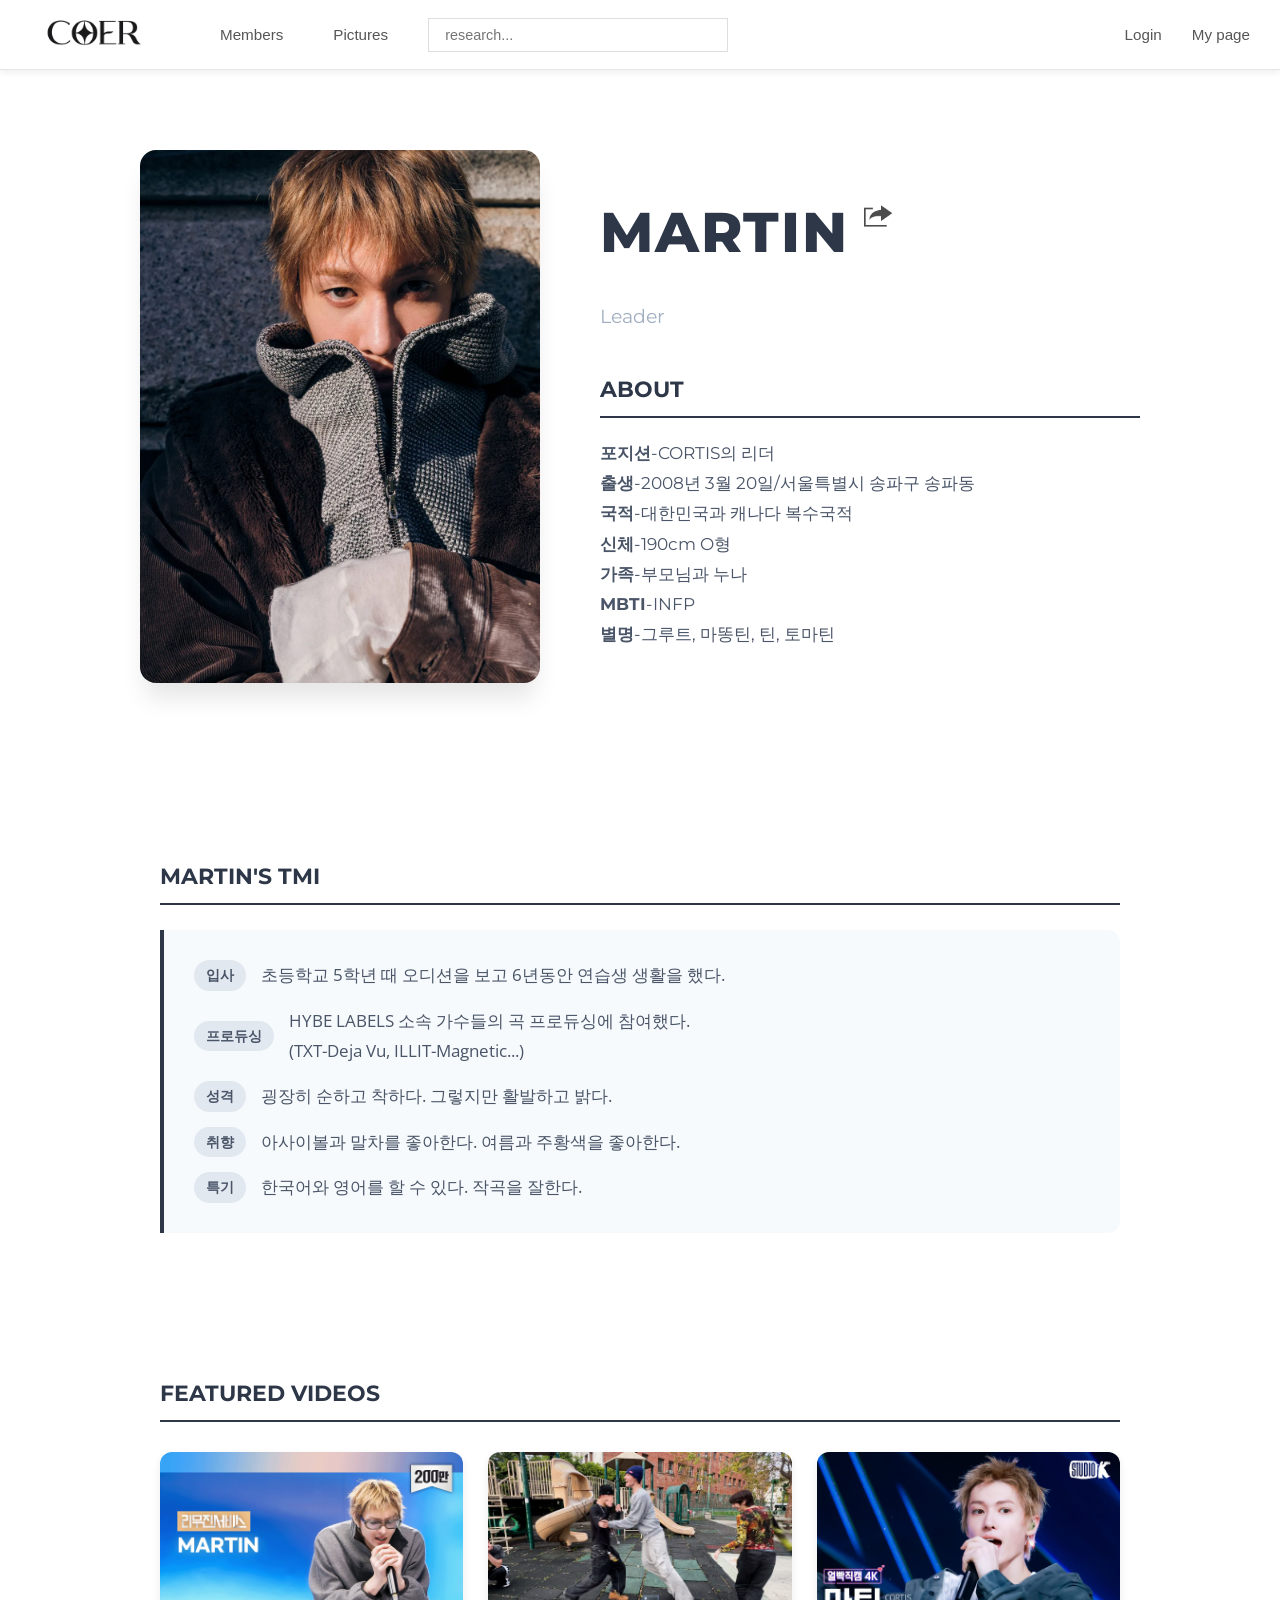
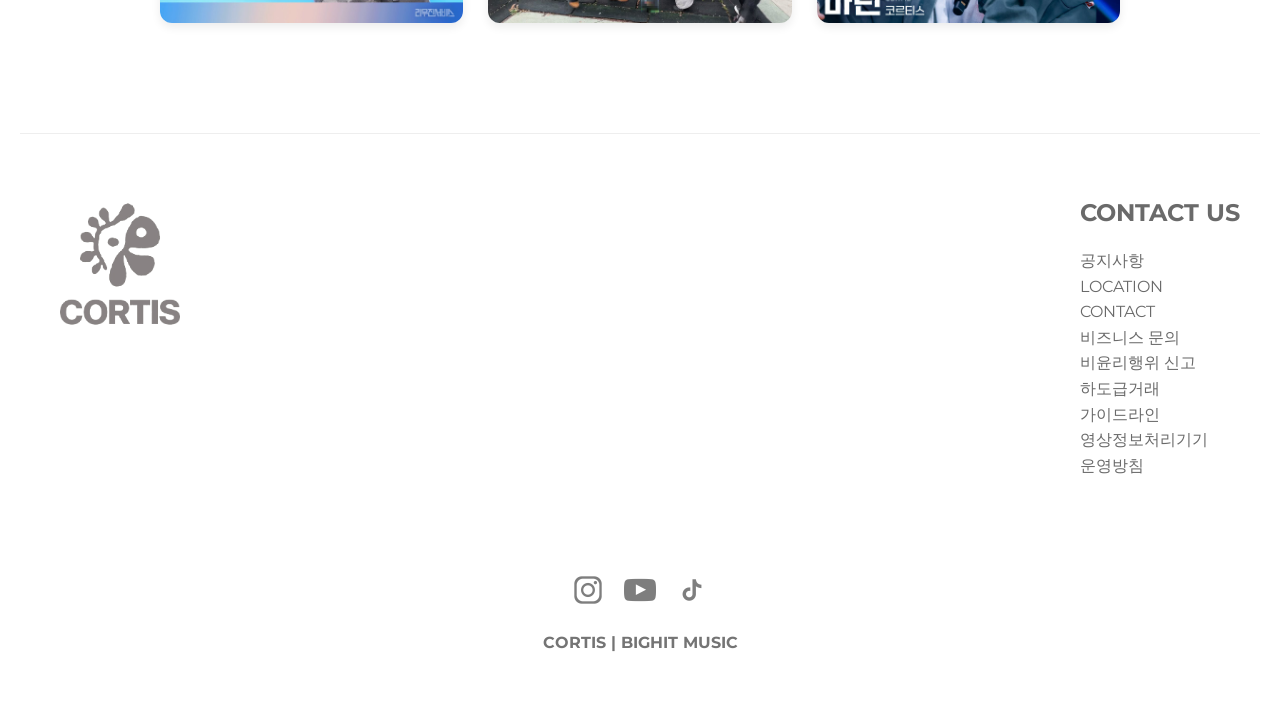
==== member1.html @ e6b6915e "커밋" ====
<!doctype html>
<html lang="ko">
  <head>
    <meta charset="UTF-8" />
    <meta name="viewport" content="width=device-width, initial-scale=1.0" />
    <link href="style.css" rel="stylesheet" />
    <title>MARTIN</title>

    <link rel="preconnect" href="https://fonts.googleapis.com" />
    <link rel="preconnect" href="https://fonts.gstatic.com" crossorigin />
    <link
      href="https://fonts.googleapis.com/css2?family=Montserrat:ital,wght@0,100..900;1,100..900&family=Open+Sans:ital,wght@0,300..800;1,300..800&family=Playfair+Display:ital,wght@0,400..900;1,400..900&family=Raleway:ital,wght@0,100..900;1,100..900&display=swap"
      rel="stylesheet"
    />
  </head>

  <style>
    /* 1. 로고를 감싸는 상자 크기 조절 (10px은 너무 작으니 40px 정도로 키웁니다) */
    .logo {
      height: 100px; /* 💡 원하는 로고 높이로 숫자를 조절해 보세요 */
      display: flex;
      align-items: center;
    }

    /* 2. 로고 안에 있는 링크 태그 스타일 */
    .logo a {
      display: inline-block;
      height: 100%; /* 부모 상자 높이를 그대로 따라감 */
    }

    /* 💥 3. 핵심: 이미지 태그가 부모 상자 크기를 벗어나지 못하도록 락을 겁니다 */
    .logo img {
      height: 100%; /* 부모 높이에 맞게 이미지 축소/확대 */
      width: auto; /* 가로 비율은 깨지지 않게 알아서 맞춤 */
      object-fit: contain; /* 이미지가 찌그러지지 않고 예쁘게 들어가도록 방지 */
    }
    /* ==========================================================================
   📸 좌측 사진 + 📝 우측 글씨 가로 배치 레이아웃 (수정본)
   ========================================================================== */

    /* 본문 전체를 감싸는 상자 */
    .profile-container {
      max-width: 1000px;
      margin: 150px auto 80px auto !important; /* 상단 배너 아래로 충분히 내림 */
      padding: 0 40px;

      display: flex;
      flex-direction: row;
      align-items: flex-start;
      gap: 60px;

      /* 💥 핵심 수정: 아래에 추가될 유튜브 섹션이 다음 줄로 자연스럽게 떨어지도록 설정 */
      flex-wrap: wrap !important;
    }

    /* 📸 왼쪽 사진 상자 */
    .profile-image-box {
      flex: 1;
      max-width: 400px;
    }

    .profile-img {
      width: 100%;
      height: auto;
      border-radius: 16px;
      box-shadow: 0 20px 25px -5px rgba(0, 0, 0, 0.1);
    }

    /* 📝 오른쪽 글씨 상자 */
    .profile-text-box {
      flex: 1.2;
      font-family: "Montserrat", "Open Sans", sans-serif;
      color: #2d3748;
    }

    /* 글씨 상세 디자인 */
    .member-name {
      font-size: 3.5rem;
      font-weight: 800;
      letter-spacing: 2px;
      margin-bottom: 5px;
      text-align: left;
    }

    .member-sub {
      font-size: 1.2rem;
      color: #a0aec0;
      text-align: left;
      margin-bottom: 40px;
    }

    .profile-content h2 {
      font-size: 1.4rem;
      border-bottom: 2px solid #2d3748;
      padding-bottom: 8px;
      margin-bottom: 20px;
    }

    .profile-content p {
      font-size: 1.05rem;
      line-height: 1.8;
      color: #4a5568;
    }
    /* 두 버튼을 감싸는 상자를 오른쪽 끝으로 밀고, 버튼 사이 간격을 좁힙니다 */
.auth-group {
  margin-left: auto; /* 💡 왼쪽 여백을 최대로 밀어서 오른쪽 끝으로 이동시킴 */
  display: flex;
  gap: 10px;         /* 💡 두 버튼 사이의 간격을 10px로 가깝게 설정 */
  align-items: center;
}




.member-title{
    display:flex;
    align-items:center;
    gap:15px;
}


.share-icon{
    width:28px;
    height:28px;

    cursor:pointer;

    opacity:0.7;

    transition:.3s;
}


.share-icon:hover{
    opacity:1;

    transform:scale(1.1);
}




    /* ==========================================================================
   💡 마틴 TMI 섹션 레이아웃
   ========================================================================== */

/* TMI 전체 구역 (가로폭을 다 채우고 유튜브 위에 배치) */
.profile-tmi-section {
  width: 100% !important;
  margin-top: 60px !important; /* 소개글과의 간격 */
}

/* TMI 구역 대제목 */
.profile-tmi-section h2 {
  font-family: 'Montserrat', sans-serif;
  font-size: 1.4rem;
  color: #2d3748;
  border-bottom: 2px solid #2d3748;
  padding-bottom: 8px;
  margin-bottom: 25px;
}

/* TMI 내용이 담기는 연한 회색 박스 */
.tmi-container {
  background-color: #f7fafc; /* 부드러운 연회색 배경 */
  border-left: 4px solid #2d3748; /* 왼쪽에 포인트를 주는 두꺼운 선 */
  border-radius: 0 12px 12px 0; /* 오른쪽 모서리만 둥글게 */
  padding: 30px;
}

/* 리스트 스타일 기본 점 제거 */
.tmi-list {
  list-style: none;
  padding: 0;
  margin: 0;
}

/* TMI 각각의 줄 설정 */
.tmi-list li {
  font-family: 'Open Sans', sans-serif;
  font-size: 1.05rem;
  color: #4a5568;
  line-height: 1.8;
  margin-bottom: 15px;
  display: flex;
  align-items: center;
}

/* 마지막 줄은 아래 여백 제거 */
.tmi-list li:last-child {
  margin-bottom: 0;
}

/* 🏷️ 글 앞에 붙는 타원형 TMI 태그 디자인 */
.tmi-tag {
  display: inline-block;
  background-color: #e2e8f0; /* 태그 배경색 */
  color: #4a5568; /* 태그 글자색 */
  font-size: 0.85rem;
  font-weight: bold;
  padding: 3px 12px;
  border-radius: 20px; /* 타원형 모양 만들기 */
  margin-right: 15px; /* 태그와 글자 사이의 간격 */
  white-space: nowrap; /* 태그 안에서 줄바꿈 금지 */
}


    /* ==========================================================================
   📺 유튜브 링크형 카드 그리드 레이아웃
   ========================================================================== */

    .profile-youtube-section {
      width: 100% !important;
      margin-top: 5px !important;
    }

    .profile-youtube-section h2 {
      font-family: "Montserrat", sans-serif;
      font-size: 1.4rem;
      color: #2d3748;
      border-bottom: 2px solid #2d3748;
      padding-bottom: 8px;
      margin-bottom: 30px;
    }

    /* 3개씩 가로 정렬 */
    .youtube-grid {
      display: grid !important;
      grid-template-columns: repeat(3, 1fr) !important;
      gap: 25px !important;
    }

    /* 카드 링크 자체 */
    .video-card-link {
      text-decoration: none;
      display: block;
    }

    /* 16:9 비율 유지 및 썸네일 박스 */
    .video-card-thumb {
      position: relative !important;
      width: 100% !important;
      padding-top: 56.25% !important; /* 16:9 비율 */
      border-radius: 12px !important;
      overflow: hidden !important;
      box-shadow: 0 4px 10px rgba(0, 0, 0, 0.08);
      transition: all 0.3s ease;
    }

    /* 실제 썸네일 이미지 */
    .video-card-thumb img {
      position: absolute !important;
      top: 0 !important;
      left: 0 !important;
      width: 100% !important;
      height: 100% !important;
      object-fit: cover !important; /* 이미지 꽉 차게 */
      transition: transform 0.3s ease;
    }

    /* 마우스 올렸을 때 검은 필터와 재생 버튼 띄우기 */
    .play-button-overlay {
      position: absolute !important;
      top: 0;
      left: 0;
      width: 100%;
      height: 100%;
      background: rgba(0, 0, 0, 0.4); /* 어두운 투명막 */
      color: #ffffff;
      font-size: 2rem;
      display: flex;
      align-items: center;
      justify-content: center;
      opacity: 0; /* 평소엔 숨김 */
      transition: opacity 0.3s ease;
    }

    /* 🔥 마우스 호버 효과: 이미지는 커지고 버튼은 나타남 */
    .video-card-link:hover .video-card-thumb {
      transform: translateY(-5px); /* 카드가 살짝 위로 뜸 */
      box-shadow: 0 12px 20px rgba(0, 0, 0, 0.15);
    }

    .video-card-link:hover .video-card-thumb img {
      transform: scale(1.05); /* 이미지 확대 */
    }

    .video-card-link:hover .play-button-overlay {
      opacity: 1; /* 플레이 버튼 등장 */
    }

    @media (max-width: 768px) {
      .youtube-grid {
        grid-template-columns: repeat(1, 1fr) !important;
      }
    }
  </style>
  <body>
    <header class="top-white-banner">
      <div class="logo">
        <a href="main.html">
          <img src="images/logo.png" alt="로고" />
        </a>
      </div>

      <nav class="banner-center-text">
        <div class="banner-buttons">
          <div class="dropdown">
            <button class="banner-btn dropdown-toggle">Members</button>

            <div class="mega-menu">
              <div class="mega-menu-inner">
                <a href="member1.html">MARTIN</a>
                <a href="member2.html">JAMES</a>
                <a href="member3.html">JUHOON</a>
                <a href="member4.html">SEONGHYEON</a>
                <a href="member5.html">KEONHO</a>
              </div>
            </div>
          </div>
<a href="pictures.html" style="text-decoration: none; color: inherit">
            <button class="banner-btn">Pictures</button>
          </a>

         <div class="banner-search-box">
            <input
              type="text"
              class="banner-search-input"
              id="searchInput"
              placeholder="research..."
            />

            <div class="search-result" id="searchResult"></div>
         </div>

        </div>
        <div class="auth-group">
  <button class="banner-btn btn-right">Login</button>
  <button class="banner-btn btn-right">My page</button>
</div>
      </nav>
    </header>
    <main class="profile-container">
      <div class="profile-image-box">
        <img
          src="martin/MARTIN.png"
          alt="MARTIN 프로필 사진"
          class="profile-img"
        />
      </div>

      <div class="profile-text-box">
       <div class="profile-header">

    <div class="member-title">

        <h1 class="member-name">MARTIN</h1>

        <img src="images/share.png"
             class="share-icon"
             onclick="copyLink()">

    </div>

    <p class="member-sub">Leader</p>

</div>

        <div class="profile-content">
          <h2>ABOUT</h2>
          <p>
            <b>포지션</b>-CORTIS의 리더<br />
            <b>출생</b>-2008년 3월 20일/서울특별시 송파구 송파동<br />
            <b>국적</b>-대한민국과 캐나다 복수국적<br />
            <b>신체</b>-190cm O형<br />
            <b>가족</b>-부모님과 누나<br />
            <b>MBTI</b>-INFP<br />
            <b>별명</b>-그루트, 마똥틴, 틴, 토마틴<br />
          </p>
        </div>
      </div>
      </div>
      </div> <section class="profile-tmi-section">
        <h2>MARTIN'S TMI</h2>
        <div class="tmi-container">
          <ul class="tmi-list">
             <li><span class="tmi-tag">입사</span>초등학교 5학년 때 오디션을 보고 6년동안 연습생 생활을 했다.</li>
            <li><span class="tmi-tag">프로듀싱</span>HYBE LABELS 소속 가수들의 곡 프로듀싱에 참여했다.<br />(TXT-Deja Vu, ILLIT-Magnetic...)</li>
            <li><span class="tmi-tag">성격</span>굉장히 순하고 착하다. 그렇지만 활발하고 밝다.</li>
            <li><span class="tmi-tag">취향</span>아사이볼과 말차를 좋아한다. 여름과 주황색을 좋아한다.</li>
            <li><span class="tmi-tag">특기</span>한국어와 영어를 할 수 있다. 작곡을 잘한다.</li>
          </ul>
        </div>

      </section>

      <section class="profile-youtube-section">
        <h2>FEATURED VIDEOS</h2>
        <div class="youtube-grid">
          <a
            href="https://youtu.be/1neJU-a_0xk?si=r8pmcDBueU9PWw4a"
            target="_blank"
            class="video-card-link"
          >
            <div class="video-card-thumb">
              <img src="martin/martin1.png" alt="Video 1" />
              <div class="play-button-overlay">▶</div>
            </div>
          </a>

          <a
            href="https://youtu.be/9OTVaXTcW28?si=lG8skFJU_jKcfs_j"
            target="_blank"
            class="video-card-link"
          >
            <div class="video-card-thumb">
              <img src="martin/martin2.png" alt="Video 2" />
              <div class="play-button-overlay">▶</div>
            </div>
          </a>

          <a
            href="https://youtu.be/tWOItSAfA4M?si=G9hxvCqwVdQE40Ky"
            target="_blank"
            class="video-card-link"
          >
            <div class="video-card-thumb">
              <img src="martin/martin3.png" alt="Video 3" />
              <div class="play-button-overlay">▶</div>
            </div>
          </a>
        </div>
      </section>
    </main>
    <script src="script.js"></script>
  </body>
  
  <footer>
    <!-- 위쪽 -->
    <div class="footer-content">
      <img
        src="images/CORTIS.png"
        alt="CORTIS footer logo"
        class="footer-logo"
      />

      <div class="footer-info">
        <b class="contact-title">CONTACT US</b>

        <p class="contact">
          공지사항<br />
          LOCATION <br />
          CONTACT<br />
          비즈니스 문의 <br />
          비윤리행위 신고<br />
          하도급거래 <br />
          가이드라인 <br />
          영상정보처리기기 <br />
          운영방침
        </p>
      </div>
    </div>

    <!-- 아래 중앙 -->
    <div class="footer-bottom">
      <div class="footer-social">
        <a
          href="https://www.instagram.com/cortis?utm_source=ig_web_button_share_sheet&igsh=ZDNlZDc0MzIxNw=="
          target="_blank"
          target="_blank"
        >
          <img src="images/instagram.png" class="social-icon" />
        </a>

        <a href="https://www.youtube.com/@cortis_bighit" target="_blank">
          <img src="images/youtube.png" class="social-icon" />
        </a>

        <a
          href="https://www.tiktok.com/@cortis_bighit?is_from_webapp=1&sender_device=pc"
          target="_blank"
          target="_blank"
        >
          <img src="images/tictok.png" class="social-icon" />
        </a>
      </div>

      <p class="footer-text">
        <b>CORTIS | BIGHIT MUSIC</b>
      </p>
    </div>
  </footer>
</html>
---- style.css ----
/* =========================
   기본 설정
========================= */
html,
body {
  margin: 0;
  padding: 0;
  width: 100%;
  font-family: "Playfair Display", sans-serif;
  line-height: 1.6;
  color: #333;
}

/* 공통 섹션 */
section,
footer {
  padding: 30px 20px;
  max-width: 1200px;
  margin: 0 auto;
}

/* =========================
   상단 배너(Header)
========================= */
.top-white-banner {
  position: fixed;
  top: 0;
  left: 0;

  width: 100%;
  height: 70px;

  background-color: #fff;
  border-bottom: 1px solid #e2e8f0;
  box-shadow: 0 4px 6px rgba(0, 0, 0, 0.05);

  display: flex;
  align-items: center;

  padding: 0 40px;
  box-sizing: border-box;

  z-index: 9999;
}

/* 네비게이션 영역 */
.banner-center-text {
  flex: 1;
  display: flex;
  align-items: center;
  margin-left: 40px;
}

/* 버튼 + 검색창 묶음 */
.banner-buttons {
  width: 100%;
  display: flex;
  align-items: center;
  gap: 30px;
}

/* 버튼 스타일 */
.banner-btn {
  background: transparent;
  border: none;

  color: #565656;
  font-size: 0.95em;
  font-weight: 500;

  cursor: pointer;
  white-space: nowrap;

  transition: 0.2s;
}

.banner-btn:hover {
  color: #000;
  text-decoration: underline;
  text-underline-offset: 4px;
}

/* 두 버튼을 감싸는 상자를 오른쪽 끝으로 밀고, 버튼 사이 간격을 좁힙니다 */
.auth-group {
  margin-left: auto; /* 💡 왼쪽 여백을 최대로 밀어서 오른쪽 끝으로 이동시킴 */
  display: flex;
  gap: 10px; /* 💡 두 버튼 사이의 간격을 10px로 가깝게 설정 */
  align-items: center;
}

/* 1. 드롭다운 부모 상자 (원래대로 아주 평범하게 되돌립니다) */
.dropdown {
  display: inline-block;
  position: static;
}

/* 2. 메가 메뉴 박스 스타일 */
.mega-menu {
  display: none;
  position: absolute;
  top: 100%; /* 흰 박스 바로 아랫선에 고정 */
  left: 0;
  right: 0;
  width: 100%;

  background-color: #ffffff;
  border-top: none;
  border-bottom: 1px solid #e2e8f0;
  box-shadow: 0 10px 15px -5px rgba(0, 0, 0, 0.05);

  padding: 30px 0;
  z-index: 99990;
}

/* 💥 [핵심 치트키] 메가 메뉴 위에 마우스가 통과할 '투명 다리' 만들기 💥 */
.mega-menu::before {
  content: "";
  position: absolute;

  /* 메가 메뉴 박스 바로 윗 공간에 두께 30px짜리 투명한 가상 상자를 만듭니다 */
  top: -30px;
  left: 0;
  width: 100%;
  height: 30px;

  background: transparent; /* 눈에 안 보이는 투명 상태 */
}

/* 3. Members에 마우스 올리면 메가 메뉴 등장 */
.dropdown:hover .mega-menu {
  display: block;
}

/* --- 이하 내부 멤버 정렬 스타일 (기존 동일) --- */
.mega-menu-inner {
  max-width: 1200px;
  margin: 0 auto;
  padding: 0 40px;
  display: flex;
  flex-direction: row;
  justify-content: flex-start;
  gap: 50px;
}

.mega-menu-inner a {
  color: #565656;
  text-decoration: none;
  font-size: 1.05em;
  font-weight: 500;
  padding: 10px 20px;
  border-radius: 8px;
  transition: all 0.2s ease;
  text-align: center;
}

.mega-menu-inner a:hover {
  background-color: #f7fafc;
  color: #1a202c;
}
/* =========================
   검색창
========================= */
.banner-search-box {
  width: 300px;
  position: relative;
}

.banner-search-input {
  width: 100%;
  padding: 8px 16px;

  font-size: 0.9em;

  border: 1px solid #dedede;
  background-color: #fff;

  outline: none;
  box-sizing: border-box;

  transition: 0.2s;
}

.banner-search-input:focus {
  border-color: #b5bec9;
  box-shadow: 0 0 0 3px rgba(219, 227, 237, 0.2);
}

.search-result {
  display: none;

  position: absolute;

  top: 45px;

  width: 100%;

  background: white;

  border: 1px solid #ddd;

  border-radius: 10px;

  overflow: hidden;

  box-shadow: 0 5px 15px rgba(0, 0, 0, 0.1);

  z-index: 99999;
}

.result-item {
  padding: 15px;

  cursor: pointer;

  transition: 0.3s;
}

.result-item:hover {
  background: #f5f5f5;
}
/* =========================
   Hero 영역
========================= */
.hero {
  height: 650px;
  margin-top: 70px;

  background-size: cover;
  background-position: center;

  animation: rotate 25s infinite;
}

/* 배경 이미지 변경 */
@keyframes rotate {
  0% {
    background-image: url("images/photo1.png");
  }

  25% {
    background-image: url("images/photo2.png");
  }

  50% {
    background-image: url("images/photo3.png");
  }

  75% {
    background-image: url("images/photo4.png");
  }

  100% {
    background-image: url("images/photo5.png");
  }
}
h1 {
  font-size: 2.3em;
}
.introduce {
  font-family: Playfair Display;
  font-size: 1.3em;
  line-height: 4em;
}

/* =========================
   Footer
========================= */
footer {
  margin-top: 50px;
  padding: 30px 20px;

  text-align: right;

  border-top: 1px solid #eee;
  color: #777;
}
.contact-title {
  font-size: 1.5em;
}

/* 로고 */
.logo {
  height: 100px;
  width: auto;
}
/* ==========================================================================
   📺 유튜브 링크형 카드 그리드 레이아웃
   ========================================================================== */

.profile-youtube-section {
  width: 100%;
  margin-top: 100px;
}

.profile-youtube-section h2 {
  font-family: "Montserrat", sans-serif;
  font-size: 1.4rem;
  color: #2d3748;
  border-bottom: 2px solid #2d3748;
  padding-bottom: 8px;
  margin-bottom: 30px;
}

/* 3개씩 가로 정렬 */
.youtube-grid {
  display: grid;
  grid-template-columns: repeat(3, 1fr);
  gap: 25px;
}

/* 카드 링크 자체 */
.video-card-link {
  text-decoration: none;
  display: block;
}

/* 16:9 비율 유지 및 썸네일 박스 */
.video-card-thumb {
  position: relative;
  width: 100%;
  padding-top: 56.25%; /* 16:9 비율 */
  border-radius: 12px;
  overflow: hidden;
  box-shadow: 0 4px 10px rgba(0, 0, 0, 0.08);
  transition: all 0.3s ease;
}

/* 실제 썸네일 이미지 */
.video-card-thumb img {
  position: absolute;
  top: 0;
  left: 0;
  width: 100%;
  height: 100%;
  object-fit: cover; /* 이미지 꽉 차게 */
  transition: transform 0.3s ease;
}

/* 마우스 올렸을 때 검은 필터와 재생 버튼 띄우기 */
.play-button-overlay {
  position: absolute;
  top: 0;
  left: 0;
  width: 100%;
  height: 100%;
  background: rgba(0, 0, 0, 0.4); /* 어두운 투명막 */
  color: #ffffff;
  font-size: 2rem;
  display: flex;
  align-items: center;
  justify-content: center;
  opacity: 0; /* 평소엔 숨김 */
  transition: opacity 0.3s ease;
}

/* 🔥 마우스 호버 효과: 이미지는 커지고 버튼은 나타남 */
.video-card-link:hover .video-card-thumb {
  transform: translateY(-5px); /* 카드가 살짝 위로 뜸 */
  box-shadow: 0 12px 20px rgba(0, 0, 0, 0.15);
}

.video-card-link:hover .video-card-thumb img {
  transform: scale(1.05); /* 이미지 확대 */
}

.video-card-link:hover .play-button-overlay {
  opacity: 1; /* 플레이 버튼 등장 */
}

@media (max-width: 768px) {
  .youtube-grid {
    grid-template-columns: repeat(1, 1fr);
  }
}

.footer-logo {
  display: block;
  margin-right: auto;
  height: 200px;
  width: auto;
  margin-bottom: 10px;
  opacity: 0.6;
}
/* 위쪽 */
.footer-content {
  display: flex;
  align-items: flex-start;
  gap: 50px;
}
/* 아래 중앙 */
.footer-bottom {
  margin-top: 80px;
  text-align: center;
}
.footer-info {
  text-align: left;
  margin-top: 30px;
  color: #6a6a6a;
}

/* SNS */
.footer-social {
  display: flex;
  justify-content: center;
  gap: 20px;

  margin-bottom: 15px;
}
.footer-text {
  font-size: 1em;
  text-align: center;
  color: #747474;
}

.social-icon {
  width: 32px;
  height: 32px;

  opacity: 0.5;
  transition: 0.3s;
}

/* 1. 로고를 감싸는 상자 크기 조절 (10px은 너무 작으니 40px 정도로 키웁니다) */
.logo {
  height: 100px; /* 💡 원하는 로고 높이로 숫자를 조절해 보세요 */
  display: flex;
  align-items: center;
}

/* 2. 로고 안에 있는 링크 태그 스타일 */
.logo a {
  display: inline-block;
  height: 100%; /* 부모 상자 높이를 그대로 따라감 */
}

/* 💥 3. 핵심: 이미지 태그가 부모 상자 크기를 벗어나지 못하도록 락을 겁니다 */
.logo img {
  height: 100%; /* 부모 높이에 맞게 이미지 축소/확대 */
  width: auto; /* 가로 비율은 깨지지 않게 알아서 맞춤 */
  object-fit: contain; /* 이미지가 찌그러지지 않고 예쁘게 들어가도록 방지 */
}
/* ==========================================================================
   📸 좌측 사진 + 📝 우측 글씨 가로 배치 레이아웃 (수정본)
   ========================================================================== */

/* 본문 전체를 감싸는 상자 */
.profile-container {
  max-width: 1000px;
  margin: 150px auto 80px auto !important; /* 상단 배너 아래로 충분히 내림 */
  padding: 0 40px;

  display: flex;
  flex-direction: row;
  align-items: flex-start;
  gap: 60px;

  /* 💥 핵심 수정: 아래에 추가될 유튜브 섹션이 다음 줄로 자연스럽게 떨어지도록 설정 */
  flex-wrap: wrap !important;
}

/* 📸 왼쪽 사진 상자 */
.profile-image-box {
  flex: 1;
  max-width: 400px;
}

.profile-img {
  width: 100%;
  height: auto;
  border-radius: 16px;
  box-shadow: 0 20px 25px -5px rgba(0, 0, 0, 0.1);
}

/* 📝 오른쪽 글씨 상자 */
.profile-text-box {
  flex: 1.2;
  font-family: "Montserrat", "Open Sans", sans-serif;
  color: #2d3748;
}

/* 글씨 상세 디자인 */
.member-name {
  font-size: 3.5rem;
  font-weight: 800;
  letter-spacing: 2px;
  margin-bottom: 5px;
  text-align: left;
}

.member-sub {
  font-size: 1.2rem;
  color: #a0aec0;
  text-align: left;
  margin-bottom: 40px;
}

.profile-content h2 {
  font-size: 1.4rem;
  border-bottom: 2px solid #2d3748;
  padding-bottom: 8px;
  margin-bottom: 20px;
}

.profile-content p {
  font-size: 1.05rem;
  line-height: 1.8;
  color: #4a5568;
}
/* 두 버튼을 감싸는 상자를 오른쪽 끝으로 밀고, 버튼 사이 간격을 좁힙니다 */
.auth-group {
  margin-left: auto; /* 💡 왼쪽 여백을 최대로 밀어서 오른쪽 끝으로 이동시킴 */
  display: flex;
  gap: 10px; /* 💡 두 버튼 사이의 간격을 10px로 가깝게 설정 */
  align-items: center;
}

.member-title {
  display: flex;
  align-items: center;
  gap: 15px;
}

.share-icon {
  width: 28px;
  height: 28px;

  cursor: pointer;

  opacity: 0.7;

  transition: 0.3s;
}

.share-icon:hover {
  opacity: 1;

  transform: scale(1.1);
}

/* ==========================================================================
   💡 마틴 TMI 섹션 레이아웃
   ========================================================================== */

/* TMI 전체 구역 (가로폭을 다 채우고 유튜브 위에 배치) */
.profile-tmi-section {
  width: 100% !important;
  margin-top: 60px !important; /* 소개글과의 간격 */
}

/* TMI 구역 대제목 */
.profile-tmi-section h2 {
  font-family: "Montserrat", sans-serif;
  font-size: 1.4rem;
  color: #2d3748;
  border-bottom: 2px solid #2d3748;
  padding-bottom: 8px;
  margin-bottom: 25px;
}

/* TMI 내용이 담기는 연한 회색 박스 */
.tmi-container {
  background-color: #f7fafc; /* 부드러운 연회색 배경 */
  border-left: 4px solid #2d3748; /* 왼쪽에 포인트를 주는 두꺼운 선 */
  border-radius: 0 12px 12px 0; /* 오른쪽 모서리만 둥글게 */
  padding: 30px;
}

/* 리스트 스타일 기본 점 제거 */
.tmi-list {
  list-style: none;
  padding: 0;
  margin: 0;
}

/* TMI 각각의 줄 설정 */
.tmi-list li {
  font-family: "Open Sans", sans-serif;
  font-size: 1.05rem;
  color: #4a5568;
  line-height: 1.8;
  margin-bottom: 15px;
  display: flex;
  align-items: center;
}

/* 마지막 줄은 아래 여백 제거 */
.tmi-list li:last-child {
  margin-bottom: 0;
}

/* 🏷️ 글 앞에 붙는 타원형 TMI 태그 디자인 */
.tmi-tag {
  display: inline-block;
  background-color: #e2e8f0; /* 태그 배경색 */
  color: #4a5568; /* 태그 글자색 */
  font-size: 0.85rem;
  font-weight: bold;
  padding: 3px 12px;
  border-radius: 20px; /* 타원형 모양 만들기 */
  margin-right: 15px; /* 태그와 글자 사이의 간격 */
  white-space: nowrap; /* 태그 안에서 줄바꿈 금지 */
}

/* ==========================================================================
   📺 유튜브 링크형 카드 그리드 레이아웃
   ========================================================================== */

.profile-youtube-section {
  width: 100% !important;
  margin-top: 5px !important;
}

.profile-youtube-section h2 {
  font-family: "Montserrat", sans-serif;
  font-size: 1.4rem;
  color: #2d3748;
  border-bottom: 2px solid #2d3748;
  padding-bottom: 8px;
  margin-bottom: 30px;
}

/* 3개씩 가로 정렬 */
.youtube-grid {
  display: grid !important;
  grid-template-columns: repeat(3, 1fr) !important;
  gap: 25px !important;
}

/* 카드 링크 자체 */
.video-card-link {
  text-decoration: none;
  display: block;
}

/* 16:9 비율 유지 및 썸네일 박스 */
.video-card-thumb {
  position: relative !important;
  width: 100% !important;
  padding-top: 56.25% !important; /* 16:9 비율 */
  border-radius: 12px !important;
  overflow: hidden !important;
  box-shadow: 0 4px 10px rgba(0, 0, 0, 0.08);
  transition: all 0.3s ease;
}

/* 실제 썸네일 이미지 */
.video-card-thumb img {
  position: absolute !important;
  top: 0 !important;
  left: 0 !important;
  width: 100% !important;
  height: 100% !important;
  object-fit: cover !important; /* 이미지 꽉 차게 */
  transition: transform 0.3s ease;
}

/* 마우스 올렸을 때 검은 필터와 재생 버튼 띄우기 */
.play-button-overlay {
  position: absolute !important;
  top: 0;
  left: 0;
  width: 100%;
  height: 100%;
  background: rgba(0, 0, 0, 0.4); /* 어두운 투명막 */
  color: #ffffff;
  font-size: 2rem;
  display: flex;
  align-items: center;
  justify-content: center;
  opacity: 0; /* 평소엔 숨김 */
  transition: opacity 0.3s ease;
}

/* 🔥 마우스 호버 효과: 이미지는 커지고 버튼은 나타남 */
.video-card-link:hover .video-card-thumb {
  transform: translateY(-5px); /* 카드가 살짝 위로 뜸 */
  box-shadow: 0 12px 20px rgba(0, 0, 0, 0.15);
}

.video-card-link:hover .video-card-thumb img {
  transform: scale(1.05); /* 이미지 확대 */
}

.video-card-link:hover .play-button-overlay {
  opacity: 1; /* 플레이 버튼 등장 */
}

@media (max-width: 768px) {
  .youtube-grid {
    grid-template-columns: repeat(1, 1fr) !important;
  }
}

:root {
  --bg: #fff;
  --text: #111;
  --card: #f5f5f5;
  --border: #e5e5e5;
}
html,
body {
  transition:
    background 0.3s,
    color 0.3s;
}
html[data-theme="dark"] {
  --bg: #2b2d31;
  --text: #ffffff;
  --card: #3a3d42;
  --border: #555;
}
html[data-theme="dark"] a,
html[data-theme="dark"] p,
html[data-theme="dark"] span,
html[data-theme="dark"] h1,
html[data-theme="dark"] h2,
html[data-theme="dark"] h3,
html[data-theme="dark"] button {
  color: white;
}
html[data-theme="dark"] input {
  background: #3a3d42;

  color: white;

  border: 1px solid #666;
}

body {
  margin: 0;
  background: var(--bg);
  color: var(--text);
  font-family: "Montserrat", sans-serif;
  transition: 0.3s;
}
.dark-btn {
  width: 180px;

  padding: 12px;

  margin-top: 15px;

  border: none;

  border-radius: 10px;

  background: #444;

  color: white;

  font-family: "Montserrat", sans-serif;

  font-size: 15px;

  cursor: pointer;

  transition: 0.3s;
}

.dark-btn:hover {
  background: #5a5a5a;

  transform: translateY(-2px);
}

/* ================= HEADER ================= */
.top-white-banner {
  display: flex;
  justify-content: space-between;
  align-items: center;
  padding: 10px 20px;
  border-bottom: 1px solid var(--border);
  background: var(--bg);
}
.logo {
  height: 100px; /* 💡 원하는 로고 높이로 숫자를 조절해 보세요 */
  display: flex;
  align-items: center;
}

/* 2. 로고 안에 있는 링크 태그 스타일 */
.logo a {
  display: inline-block;
  height: 100%; /* 부모 상자 높이를 그대로 따라감 */
}

/* 💥 3. 핵심: 이미지 태그가 부모 상자 크기를 벗어나지 못하도록 락을 겁니다 */
.logo img {
  height: 100%; /* 부모 높이에 맞게 이미지 축소/확대 */
  width: auto; /* 가로 비율은 깨지지 않게 알아서 맞춤 */
  object-fit: contain; /* 이미지가 찌그러지지 않고 예쁘게 들어가도록 방지 */
}

.auth-group {
  display: flex;
  gap: 10px;
  align-items: center;
}

/* ================= BIG WELCOME ================= */
.welcome-wrap {
  text-align: center;
  margin-top: 180px;
  margin-bottom: 40px;
}

.welcome-title {
  font-size: 2.5rem;
  font-weight: 800;
  letter-spacing: 2px;
}

.welcome-sub {
  font-size: 1rem;
  opacity: 0.6;
  margin-top: 10px;
}

/* ================= CONTROL ================= */
.control-box {
  max-width: 600px;
  margin: 0 auto 50px;
  padding: 20px;
  background: var(--card);
  border-radius: 12px;
}

.row {
  display: flex;
  gap: 10px;
  margin-bottom: 10px;
}

input {
  flex: 1;
  padding: 10px;
  border: 1px solid var(--border);
  background: transparent;
  color: var(--text);
}

button {
  padding: 10px;
  border: 1px solid var(--border);
  background: transparent;
  cursor: pointer;
  color: var(--text);
}

/* ================= FAVORITE ================= */
.fav-grid {
  display: flex;

  flex-direction: row;

  justify-content: center;

  align-items: center;

  gap: 20px;

  margin-top: 30px;
}

.fav-card {
  width: 140px;
  height: 140px;

  border-radius: 15px;

  overflow: hidden;

  border: 3px solid transparent;

  cursor: pointer;

  transition: all 0.3s ease;
}

.fav-card img {
  width: 100%;
  height: 100%;

  object-fit: cover;

  display: block;
}

.fav-card:hover {
  transform: scale(1.08);

  box-shadow: 0 10px 20px rgba(0, 0, 0, 0.2);
}

.fav-card.active {
  border: 3px solid hotpink;

  box-shadow: 0 0 15px hotpink;
}
/* 드롭다운 기본 */
.mega-menu {
  background: white;
  border: 1px solid #ddd;
}

/* 다크모드 */
html[data-theme="dark"] .mega-menu {
  background: #3a3d42;
  border: 1px solid #555;
}

html[data-theme="dark"] .mega-menu a {
  color: white;
}

html[data-theme="dark"] .mega-menu a:hover {
  background: #4a4d52;
}
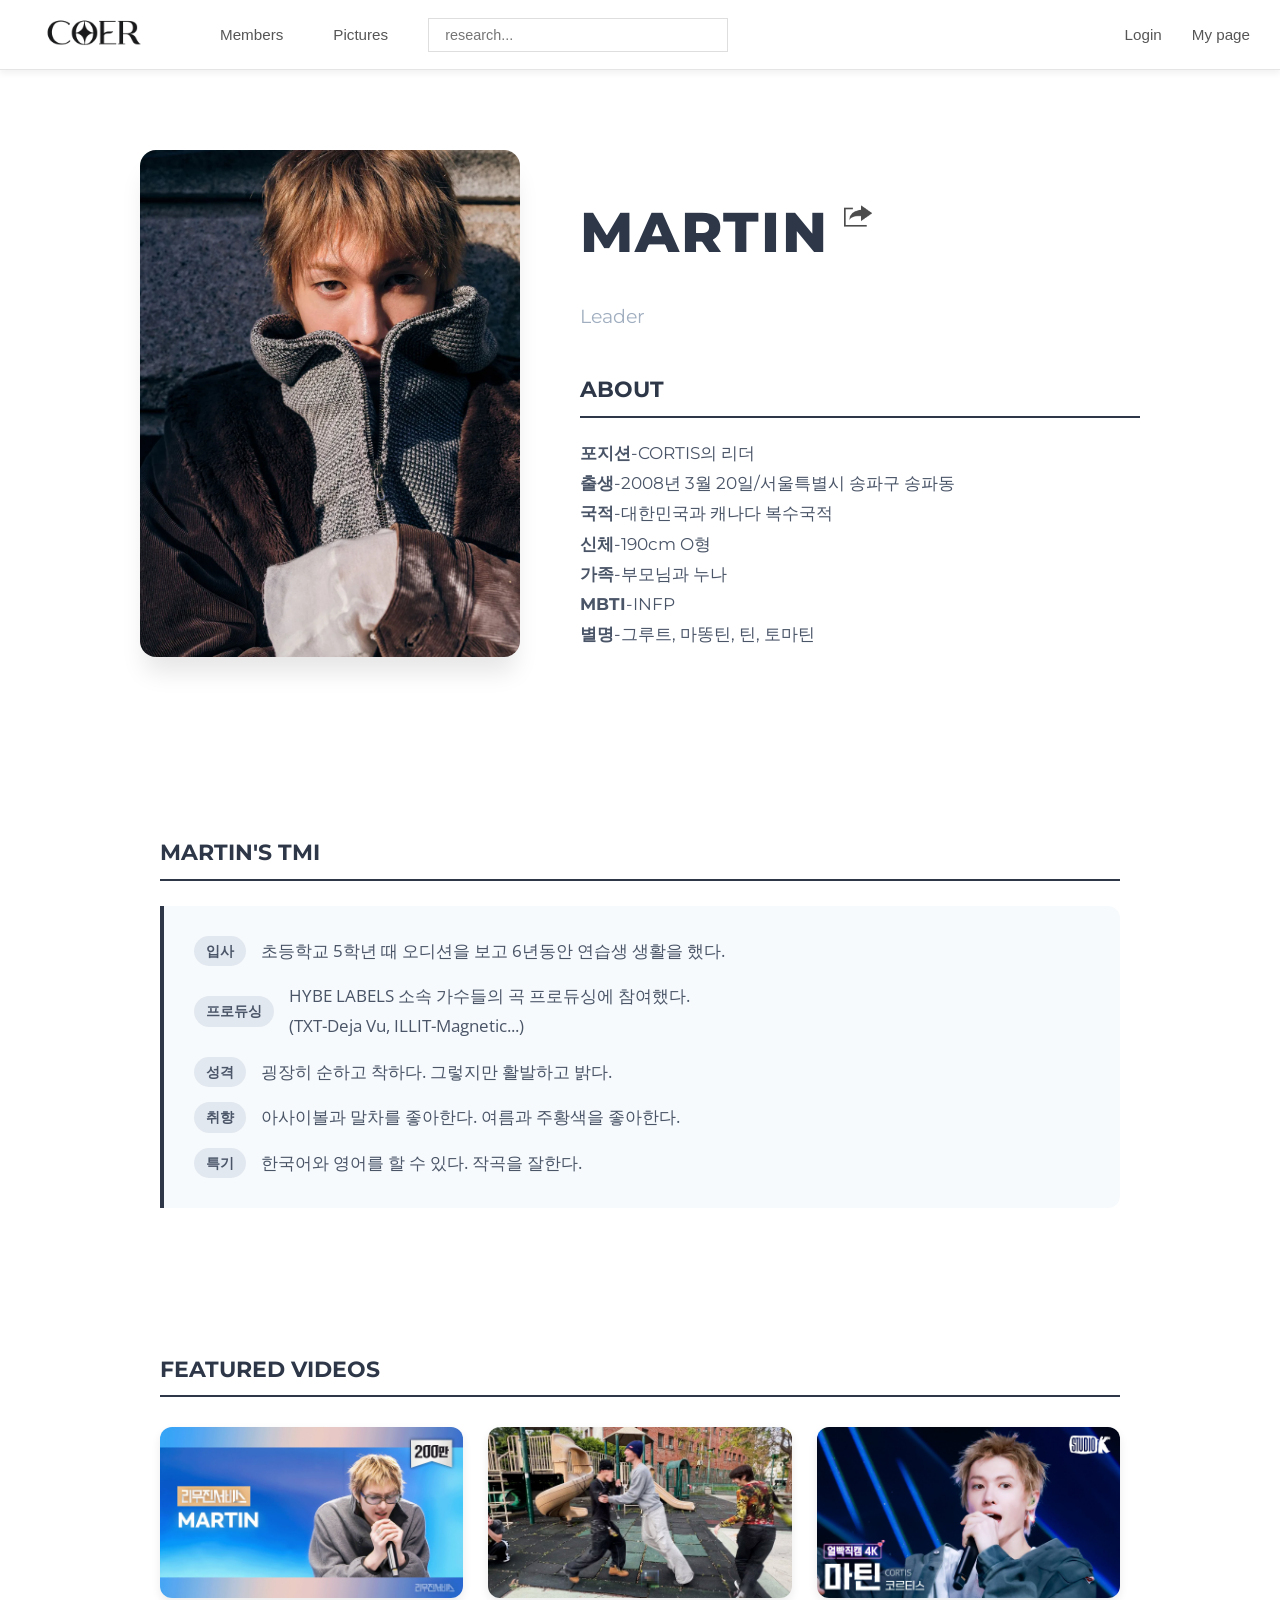
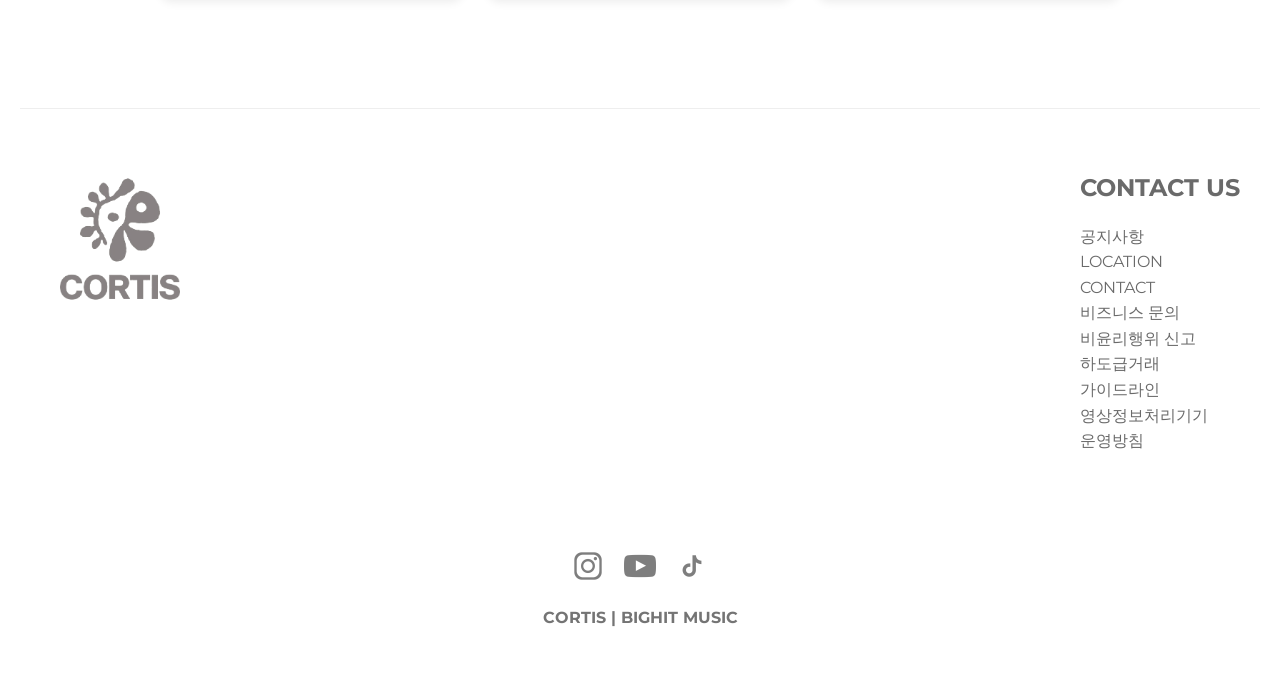
==== commit d0a4d511: "수정" ====
--- a/member1.html
+++ b/member1.html
@@ -14,287 +14,7 @@
     />
   </head>
 
-  <style>
-    /* 1. 로고를 감싸는 상자 크기 조절 (10px은 너무 작으니 40px 정도로 키웁니다) */
-    .logo {
-      height: 100px; /* 💡 원하는 로고 높이로 숫자를 조절해 보세요 */
-      display: flex;
-      align-items: center;
-    }
-
-    /* 2. 로고 안에 있는 링크 태그 스타일 */
-    .logo a {
-      display: inline-block;
-      height: 100%; /* 부모 상자 높이를 그대로 따라감 */
-    }
-
-    /* 💥 3. 핵심: 이미지 태그가 부모 상자 크기를 벗어나지 못하도록 락을 겁니다 */
-    .logo img {
-      height: 100%; /* 부모 높이에 맞게 이미지 축소/확대 */
-      width: auto; /* 가로 비율은 깨지지 않게 알아서 맞춤 */
-      object-fit: contain; /* 이미지가 찌그러지지 않고 예쁘게 들어가도록 방지 */
-    }
-    /* ==========================================================================
-   📸 좌측 사진 + 📝 우측 글씨 가로 배치 레이아웃 (수정본)
-   ========================================================================== */
-
-    /* 본문 전체를 감싸는 상자 */
-    .profile-container {
-      max-width: 1000px;
-      margin: 150px auto 80px auto !important; /* 상단 배너 아래로 충분히 내림 */
-      padding: 0 40px;
-
-      display: flex;
-      flex-direction: row;
-      align-items: flex-start;
-      gap: 60px;
-
-      /* 💥 핵심 수정: 아래에 추가될 유튜브 섹션이 다음 줄로 자연스럽게 떨어지도록 설정 */
-      flex-wrap: wrap !important;
-    }
-
-    /* 📸 왼쪽 사진 상자 */
-    .profile-image-box {
-      flex: 1;
-      max-width: 400px;
-    }
-
-    .profile-img {
-      width: 100%;
-      height: auto;
-      border-radius: 16px;
-      box-shadow: 0 20px 25px -5px rgba(0, 0, 0, 0.1);
-    }
-
-    /* 📝 오른쪽 글씨 상자 */
-    .profile-text-box {
-      flex: 1.2;
-      font-family: "Montserrat", "Open Sans", sans-serif;
-      color: #2d3748;
-    }
-
-    /* 글씨 상세 디자인 */
-    .member-name {
-      font-size: 3.5rem;
-      font-weight: 800;
-      letter-spacing: 2px;
-      margin-bottom: 5px;
-      text-align: left;
-    }
-
-    .member-sub {
-      font-size: 1.2rem;
-      color: #a0aec0;
-      text-align: left;
-      margin-bottom: 40px;
-    }
-
-    .profile-content h2 {
-      font-size: 1.4rem;
-      border-bottom: 2px solid #2d3748;
-      padding-bottom: 8px;
-      margin-bottom: 20px;
-    }
-
-    .profile-content p {
-      font-size: 1.05rem;
-      line-height: 1.8;
-      color: #4a5568;
-    }
-    /* 두 버튼을 감싸는 상자를 오른쪽 끝으로 밀고, 버튼 사이 간격을 좁힙니다 */
-.auth-group {
-  margin-left: auto; /* 💡 왼쪽 여백을 최대로 밀어서 오른쪽 끝으로 이동시킴 */
-  display: flex;
-  gap: 10px;         /* 💡 두 버튼 사이의 간격을 10px로 가깝게 설정 */
-  align-items: center;
-}
-
-
-
-
-.member-title{
-    display:flex;
-    align-items:center;
-    gap:15px;
-}
-
-
-.share-icon{
-    width:28px;
-    height:28px;
-
-    cursor:pointer;
-
-    opacity:0.7;
-
-    transition:.3s;
-}
-
-
-.share-icon:hover{
-    opacity:1;
-
-    transform:scale(1.1);
-}
-
-
-
-
-    /* ==========================================================================
-   💡 마틴 TMI 섹션 레이아웃
-   ========================================================================== */
-
-/* TMI 전체 구역 (가로폭을 다 채우고 유튜브 위에 배치) */
-.profile-tmi-section {
-  width: 100% !important;
-  margin-top: 60px !important; /* 소개글과의 간격 */
-}
-
-/* TMI 구역 대제목 */
-.profile-tmi-section h2 {
-  font-family: 'Montserrat', sans-serif;
-  font-size: 1.4rem;
-  color: #2d3748;
-  border-bottom: 2px solid #2d3748;
-  padding-bottom: 8px;
-  margin-bottom: 25px;
-}
-
-/* TMI 내용이 담기는 연한 회색 박스 */
-.tmi-container {
-  background-color: #f7fafc; /* 부드러운 연회색 배경 */
-  border-left: 4px solid #2d3748; /* 왼쪽에 포인트를 주는 두꺼운 선 */
-  border-radius: 0 12px 12px 0; /* 오른쪽 모서리만 둥글게 */
-  padding: 30px;
-}
-
-/* 리스트 스타일 기본 점 제거 */
-.tmi-list {
-  list-style: none;
-  padding: 0;
-  margin: 0;
-}
-
-/* TMI 각각의 줄 설정 */
-.tmi-list li {
-  font-family: 'Open Sans', sans-serif;
-  font-size: 1.05rem;
-  color: #4a5568;
-  line-height: 1.8;
-  margin-bottom: 15px;
-  display: flex;
-  align-items: center;
-}
-
-/* 마지막 줄은 아래 여백 제거 */
-.tmi-list li:last-child {
-  margin-bottom: 0;
-}
-
-/* 🏷️ 글 앞에 붙는 타원형 TMI 태그 디자인 */
-.tmi-tag {
-  display: inline-block;
-  background-color: #e2e8f0; /* 태그 배경색 */
-  color: #4a5568; /* 태그 글자색 */
-  font-size: 0.85rem;
-  font-weight: bold;
-  padding: 3px 12px;
-  border-radius: 20px; /* 타원형 모양 만들기 */
-  margin-right: 15px; /* 태그와 글자 사이의 간격 */
-  white-space: nowrap; /* 태그 안에서 줄바꿈 금지 */
-}
-
-
-    /* ==========================================================================
-   📺 유튜브 링크형 카드 그리드 레이아웃
-   ========================================================================== */
-
-    .profile-youtube-section {
-      width: 100% !important;
-      margin-top: 5px !important;
-    }
-
-    .profile-youtube-section h2 {
-      font-family: "Montserrat", sans-serif;
-      font-size: 1.4rem;
-      color: #2d3748;
-      border-bottom: 2px solid #2d3748;
-      padding-bottom: 8px;
-      margin-bottom: 30px;
-    }
-
-    /* 3개씩 가로 정렬 */
-    .youtube-grid {
-      display: grid !important;
-      grid-template-columns: repeat(3, 1fr) !important;
-      gap: 25px !important;
-    }
-
-    /* 카드 링크 자체 */
-    .video-card-link {
-      text-decoration: none;
-      display: block;
-    }
-
-    /* 16:9 비율 유지 및 썸네일 박스 */
-    .video-card-thumb {
-      position: relative !important;
-      width: 100% !important;
-      padding-top: 56.25% !important; /* 16:9 비율 */
-      border-radius: 12px !important;
-      overflow: hidden !important;
-      box-shadow: 0 4px 10px rgba(0, 0, 0, 0.08);
-      transition: all 0.3s ease;
-    }
-
-    /* 실제 썸네일 이미지 */
-    .video-card-thumb img {
-      position: absolute !important;
-      top: 0 !important;
-      left: 0 !important;
-      width: 100% !important;
-      height: 100% !important;
-      object-fit: cover !important; /* 이미지 꽉 차게 */
-      transition: transform 0.3s ease;
-    }
-
-    /* 마우스 올렸을 때 검은 필터와 재생 버튼 띄우기 */
-    .play-button-overlay {
-      position: absolute !important;
-      top: 0;
-      left: 0;
-      width: 100%;
-      height: 100%;
-      background: rgba(0, 0, 0, 0.4); /* 어두운 투명막 */
-      color: #ffffff;
-      font-size: 2rem;
-      display: flex;
-      align-items: center;
-      justify-content: center;
-      opacity: 0; /* 평소엔 숨김 */
-      transition: opacity 0.3s ease;
-    }
-
-    /* 🔥 마우스 호버 효과: 이미지는 커지고 버튼은 나타남 */
-    .video-card-link:hover .video-card-thumb {
-      transform: translateY(-5px); /* 카드가 살짝 위로 뜸 */
-      box-shadow: 0 12px 20px rgba(0, 0, 0, 0.15);
-    }
-
-    .video-card-link:hover .video-card-thumb img {
-      transform: scale(1.05); /* 이미지 확대 */
-    }
-
-    .video-card-link:hover .play-button-overlay {
-      opacity: 1; /* 플레이 버튼 등장 */
-    }
-
-    @media (max-width: 768px) {
-      .youtube-grid {
-        grid-template-columns: repeat(1, 1fr) !important;
-      }
-    }
-  </style>
+
   <body>
     <header class="top-white-banner">
       <div class="logo">
@@ -336,7 +56,9 @@
         </div>
         <div class="auth-group">
   <button class="banner-btn btn-right">Login</button>
-  <button class="banner-btn btn-right">My page</button>
+<a href="mypage.html" style="text-decoration: none; color: inherit">
+            <button class="banner-btn btn-right">My page</button>
+          </a>
 </div>
       </nav>
     </header>
--- a/style.css
+++ b/style.css
@@ -916,3 +916,57 @@
 html[data-theme="dark"] .mega-menu a:hover {
   background: #4a4d52;
 }
+.profile-container {
+  display: flex;
+  align-items: flex-start;
+  gap: 60px;
+  flex-wrap: wrap;
+}
+
+.profile-image-box {
+  flex: 0 0 380px;
+}
+
+.profile-text-box {
+  flex: 1;
+  min-width: 0;
+}
+
+/* ===========================
+   검색창 다크모드
+=========================== */
+
+html[data-theme="dark"] .search-result {
+  background: #3a3d42;
+  border: 1px solid #555;
+}
+
+html[data-theme="dark"] .result-item {
+  color: white;
+}
+
+html[data-theme="dark"] .result-item:hover {
+  background: #4a4d52;
+}
+/* ===========================
+   TMI 다크모드
+=========================== */
+
+html[data-theme="dark"] .tmi-container {
+  background: #3a3d42;
+  border-left: 4px solid white;
+}
+
+html[data-theme="dark"] .tmi-list li {
+  color: white;
+}
+
+html[data-theme="dark"] .tmi-tag {
+  background: #4a4d52;
+  color: white;
+}
+
+html[data-theme="dark"] .profile-tmi-section h2 {
+  color: white;
+  border-bottom: 2px solid white;
+}
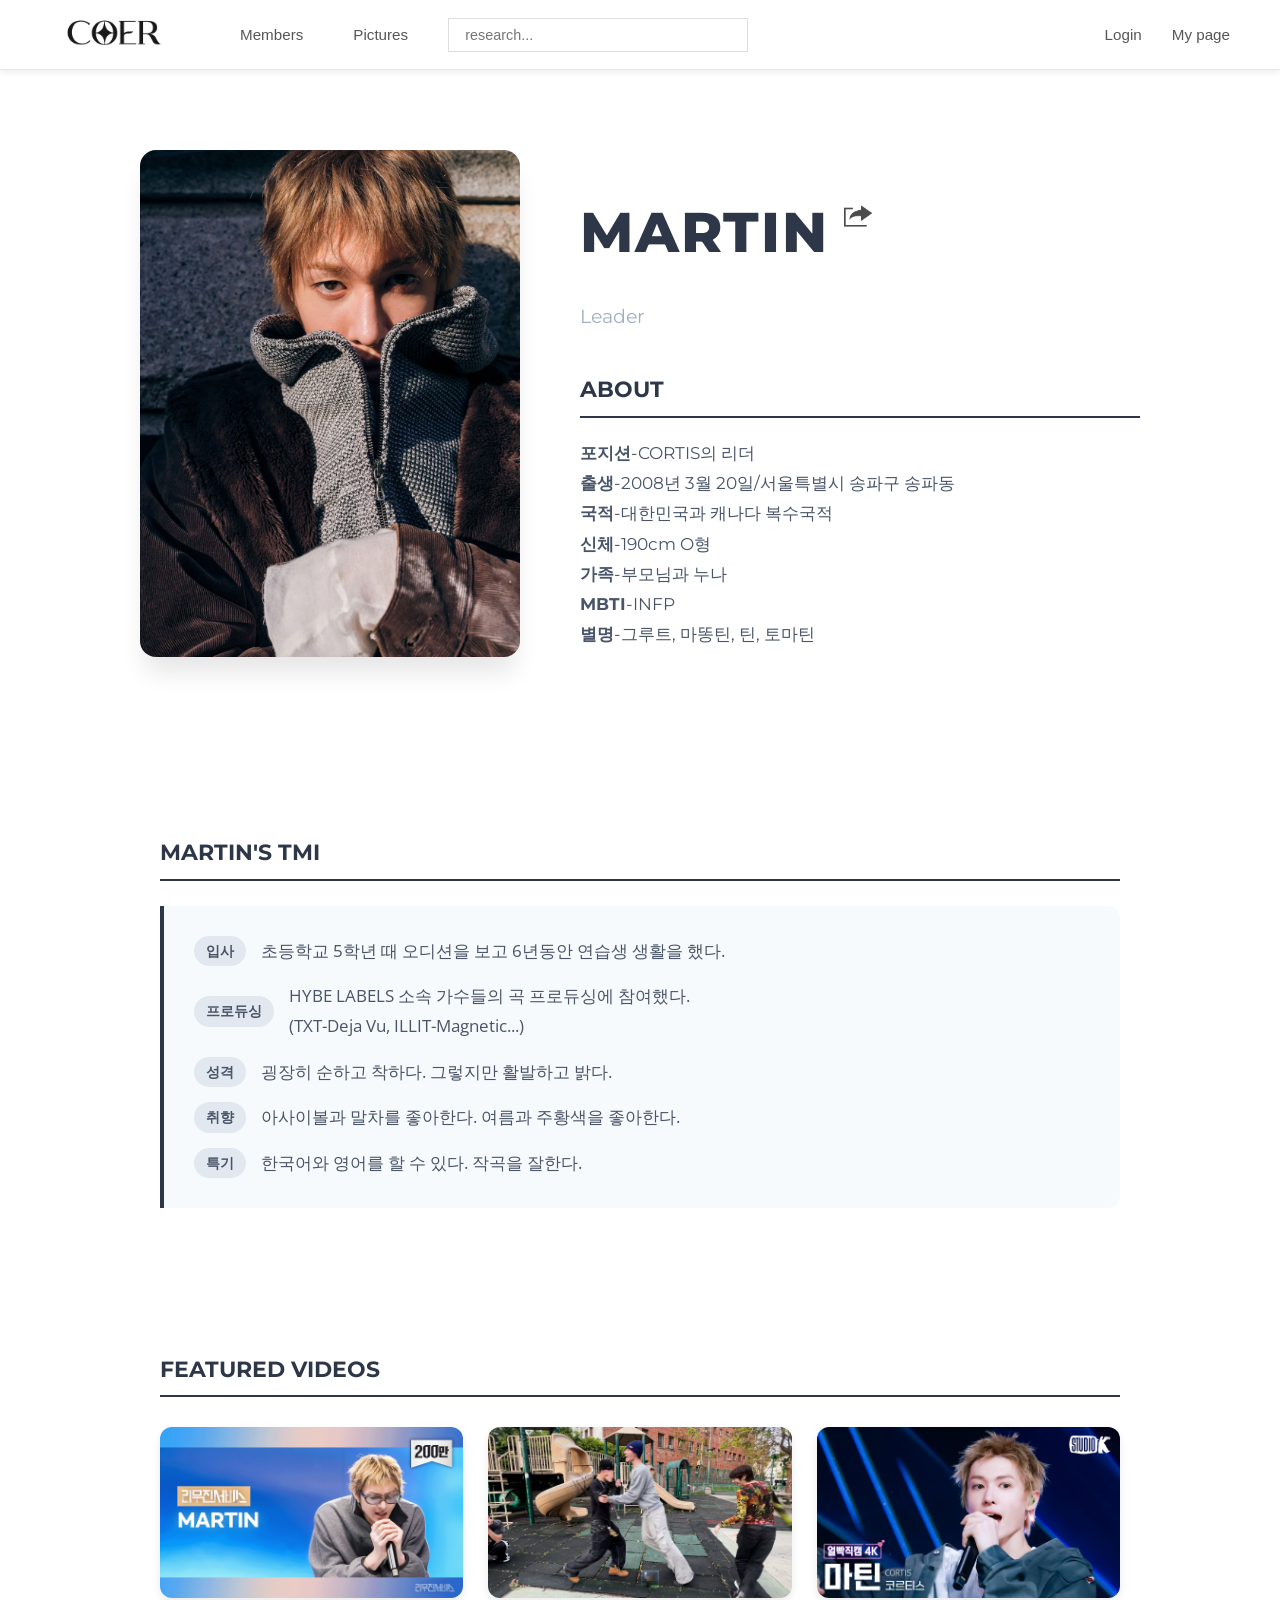
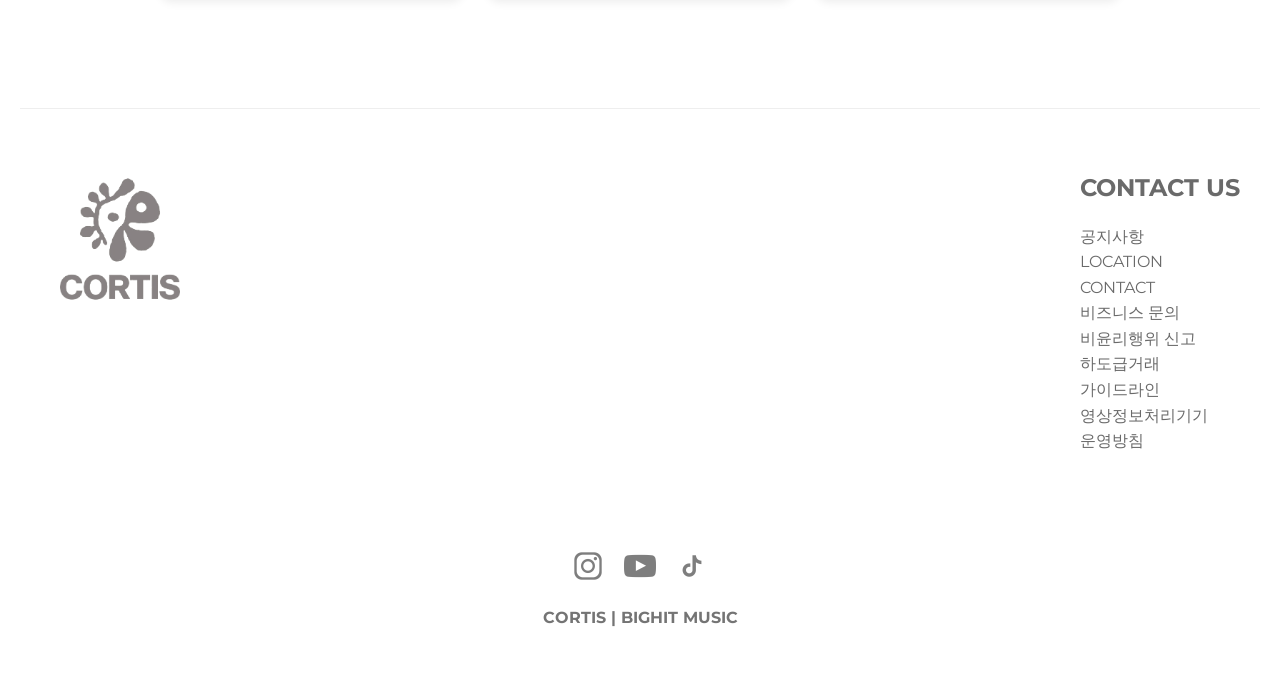
==== commit 622fc701: "부가 설명 추가" ====
--- a/member1.html
+++ b/member1.html
@@ -18,7 +18,7 @@
   <body>
     <header class="top-white-banner">
       <div class="logo">
-        <a href="main.html">
+        <a href="index.html">
           <img src="images/logo.png" alt="로고" />
         </a>
       </div>
@@ -87,7 +87,7 @@
     <p class="member-sub">Leader</p>
 
 </div>
-
+<!--마틴 정보-->
         <div class="profile-content">
           <h2>ABOUT</h2>
           <p>
--- a/style.css
+++ b/style.css
@@ -1,17 +1,21 @@
-/* =========================
-   기본 설정
-========================= */
+/* 
+   1. [공통] 전 페이지 공통 설정 (Reset & Global Styles)
+ */
 html,
 body {
   margin: 0;
   padding: 0;
   width: 100%;
-  font-family: "Playfair Display", sans-serif;
+  font-family: "Montserrat", sans-serif;
   line-height: 1.6;
-  color: #333;
-}
-
-/* 공통 섹션 */
+  color: var(--text);
+  background: var(--bg);
+  transition:
+    background 0.3s,
+    color 0.3s;
+}
+
+/* 공통 섹션 및 푸터 구조 */
 section,
 footer {
   padding: 30px 20px;
@@ -19,31 +23,65 @@
   margin: 0 auto;
 }
 
-/* =========================
-   상단 배너(Header)
-========================= */
+/* 홈 화면 코르티스 소개 */
+h1 {
+  font-size: 2.3em;
+}
+
+/* 전체에서 쓰는 변수 */
+/* 다크모드랑 연결해서 씀 */
+:root {
+  --bg: #fff;
+  --text: #111;
+  --card: #f5f5f5;
+  --border: #e5e5e5;
+}
+
+/* <input>태그인 모든 것 포함(검색/닉네임/사진키워드버튼) */
+input {
+  flex: 1;
+  padding: 10px;
+  border: 1px solid var(--border);
+  background: transparent;
+  color: var(--text);
+}
+
+/* 모든 버튼에 기본 버튼 템플릿 */
+button {
+  padding: 10px;
+  border: 1px solid var(--border);
+  background: transparent;
+  cursor: pointer;
+  color: var(--text);
+}
+
+/* ==========================================================================
+   2. [공통] 상단 GNB 배너 & 로고 & 메가메뉴 & 검색창
+   ========================================================================== */
+
+/* 상단에 흰 박스 */
 .top-white-banner {
   position: fixed;
   top: 0;
   left: 0;
-
   width: 100%;
   height: 70px;
 
-  background-color: #fff;
-  border-bottom: 1px solid #e2e8f0;
-  box-shadow: 0 4px 6px rgba(0, 0, 0, 0.05);
-
-  display: flex;
+  display: flex;
+  justify-content: space-between;
   align-items: center;
 
   padding: 0 40px;
   box-sizing: border-box;
 
+  background: var(--bg);
+  border-bottom: 1px solid var(--border);
+  box-shadow: 0 4px 6px rgba(0, 0, 0, 0.05);
+
   z-index: 9999;
 }
 
-/* 네비게이션 영역 */
+/* 로고 제외하고 상단에 있는 모든 것(멤버스부터 마이페이지) */
 .banner-center-text {
   flex: 1;
   display: flex;
@@ -51,7 +89,7 @@
   margin-left: 40px;
 }
 
-/* 버튼 + 검색창 묶음 */
+/* 멤버스부터 검색버튼까지 */
 .banner-buttons {
   width: 100%;
   display: flex;
@@ -59,79 +97,88 @@
   gap: 30px;
 }
 
-/* 버튼 스타일 */
+/* 배너 버튼 모두 */
 .banner-btn {
   background: transparent;
   border: none;
-
   color: #565656;
   font-size: 0.95em;
   font-weight: 500;
-
   cursor: pointer;
   white-space: nowrap;
-
   transition: 0.2s;
 }
-
+/* 배너 버튼 호버 후 */
 .banner-btn:hover {
   color: #000;
   text-decoration: underline;
   text-underline-offset: 4px;
 }
 
-/* 두 버튼을 감싸는 상자를 오른쪽 끝으로 밀고, 버튼 사이 간격을 좁힙니다 */
+/* 로그인과 마이페이지 */
 .auth-group {
-  margin-left: auto; /* 💡 왼쪽 여백을 최대로 밀어서 오른쪽 끝으로 이동시킴 */
-  display: flex;
-  gap: 10px; /* 💡 두 버튼 사이의 간격을 10px로 가깝게 설정 */
+  margin-left: auto;
+  display: flex;
+  gap: 10px;
   align-items: center;
 }
 
-/* 1. 드롭다운 부모 상자 (원래대로 아주 평범하게 되돌립니다) */
+/* 로고 */
+.logo {
+  height: 100px;
+  display: flex;
+  align-items: center;
+}
+.logo a {
+  display: inline-block;
+  height: 100%;
+}
+/* 로고 이미지 */
+.logo img {
+  height: 100%;
+  width: auto;
+  object-fit: contain;
+}
+
+/* 드롭다운 및 메가메뉴 (Members 메뉴) */
 .dropdown {
   display: inline-block;
   position: static;
 }
-
-/* 2. 메가 메뉴 박스 스타일 */
+/* 호버 후 멤버들 */
 .mega-menu {
   display: none;
   position: absolute;
-  top: 100%; /* 흰 박스 바로 아랫선에 고정 */
+  top: 100%;
   left: 0;
   right: 0;
   width: 100%;
-
   background-color: #ffffff;
   border-top: none;
   border-bottom: 1px solid #e2e8f0;
   box-shadow: 0 10px 15px -5px rgba(0, 0, 0, 0.05);
-
   padding: 30px 0;
   z-index: 99990;
 }
 
-/* 💥 [핵심 치트키] 메가 메뉴 위에 마우스가 통과할 '투명 다리' 만들기 💥 */
+/* html에 없는 요소를 만들어줌 */
+/* 메가 메뉴 위에 보이지 않는 30px 박스를 만듦 */
 .mega-menu::before {
   content: "";
   position: absolute;
-
-  /* 메가 메뉴 박스 바로 윗 공간에 두께 30px짜리 투명한 가상 상자를 만듭니다 */
   top: -30px;
   left: 0;
   width: 100%;
   height: 30px;
-
-  background: transparent; /* 눈에 안 보이는 투명 상태 */
-}
-
-/* 3. Members에 마우스 올리면 메가 메뉴 등장 */
+  background: transparent;
+}
+
+/* 마우스 올리면 메뉴를 보여줌 */
 .dropdown:hover .mega-menu {
   display: block;
 }
 
-/* --- 이하 내부 멤버 정렬 스타일 (기존 동일) --- */
+/* 메가 메뉴 안쪽을 꾸밈 */
 .mega-menu-inner {
   max-width: 1200px;
   margin: 0 auto;
@@ -142,6 +189,7 @@
   gap: 50px;
 }
 
+/* 메가 메뉴 안에 a태그만 꾸밈 */
 .mega-menu-inner a {
   color: #565656;
   text-decoration: none;
@@ -152,141 +200,353 @@
   transition: all 0.2s ease;
   text-align: center;
 }
-
+/* 호버 후 */
 .mega-menu-inner a:hover {
   background-color: #f7fafc;
   color: #1a202c;
 }
-/* =========================
-   검색창
-========================= */
+
+/* 검색창 (Search Box) 구역 */
 .banner-search-box {
   width: 300px;
   position: relative;
 }
 
+/* 검색창 안 */
 .banner-search-input {
   width: 100%;
   padding: 8px 16px;
-
   font-size: 0.9em;
-
   border: 1px solid #dedede;
   background-color: #fff;
-
   outline: none;
   box-sizing: border-box;
-
   transition: 0.2s;
 }
 
+/* 검색창을 클릭 했을 때 적용 */
 .banner-search-input:focus {
   border-color: #b5bec9;
   box-shadow: 0 0 0 3px rgba(219, 227, 237, 0.2);
 }
 
+/* 검색 결과를 담는 박스 */
 .search-result {
   display: none;
-
   position: absolute;
-
   top: 45px;
-
-  width: 100%;
-
+  width: 100%;
   background: white;
-
   border: 1px solid #ddd;
-
   border-radius: 10px;
-
   overflow: hidden;
-
   box-shadow: 0 5px 15px rgba(0, 0, 0, 0.1);
-
   z-index: 99999;
 }
 
+/* 검색 결과 하나하나 */
 .result-item {
   padding: 15px;
-
   cursor: pointer;
-
   transition: 0.3s;
 }
-
+/* 호버 후 */
 .result-item:hover {
   background: #f5f5f5;
 }
-/* =========================
-   Hero 영역
-========================= */
+
+/* ==========================================================================
+   3. [공통] 하단 정보 영역 (Footer) & SNS 아이콘
+   ========================================================================== */
+footer {
+  margin-top: 50px;
+  padding: 30px 20px;
+  text-align: right;
+  border-top: 1px solid #eee;
+  color: #777;
+}
+
+.contact-title {
+  font-size: 1.5em;
+}
+
+.footer-logo {
+  display: block;
+  margin-right: auto;
+  height: 200px;
+  width: auto;
+  margin-bottom: 10px;
+  opacity: 0.6;
+}
+
+.footer-content {
+  display: flex;
+  align-items: flex-start;
+  gap: 50px;
+}
+
+.footer-bottom {
+  margin-top: 80px;
+  text-align: center;
+}
+
+.footer-info {
+  text-align: left;
+  margin-top: 30px;
+  color: #6a6a6a;
+}
+
+.footer-social {
+  display: flex;
+  justify-content: center;
+  gap: 20px;
+  margin-bottom: 15px;
+}
+
+.footer-text {
+  font-size: 1em;
+  text-align: center;
+  color: #747474;
+}
+
+.social-icon {
+  width: 32px;
+  height: 32px;
+  opacity: 0.5;
+  transition: 0.3s;
+}
+
+/* ==========================================================================
+   4. [index.html] 메인 페이지 전용 스타일
+   ========================================================================== */
+/* 메인 슬라이드 쇼 배너 및 다크모드 컨트롤러 조작 구역 */
 .hero {
   height: 650px;
   margin-top: 70px;
-
   background-size: cover;
   background-position: center;
-
   animation: rotate 25s infinite;
 }
 
-/* 배경 이미지 변경 */
+/* 움직이는 이미지 */
 @keyframes rotate {
   0% {
     background-image: url("images/photo1.png");
   }
-
   25% {
     background-image: url("images/photo2.png");
   }
-
   50% {
     background-image: url("images/photo3.png");
   }
-
   75% {
     background-image: url("images/photo4.png");
   }
-
   100% {
     background-image: url("images/photo5.png");
   }
 }
-h1 {
-  font-size: 2.3em;
-}
+
+/* 코르티스 소개 글 */
 .introduce {
   font-family: Playfair Display;
   font-size: 1.3em;
   line-height: 4em;
 }
 
-/* =========================
-   Footer
-========================= */
-footer {
-  margin-top: 50px;
-  padding: 30px 20px;
-
-  text-align: right;
-
-  border-top: 1px solid #eee;
-  color: #777;
-}
-.contact-title {
-  font-size: 1.5em;
-}
-
-/* 로고 */
-.logo {
-  height: 100px;
-  width: auto;
-}
+/* 마이페이지 웰컴 */
+.welcome-wrap {
+  text-align: center;
+  margin-top: 180px;
+  margin-bottom: 40px;
+}
+
+.welcome-title {
+  font-size: 2.5rem;
+  font-weight: 800;
+  letter-spacing: 2px;
+}
+
+.welcome-sub {
+  font-size: 1rem;
+  opacity: 0.6;
+  margin-top: 10px;
+}
+
+/* 마이 페이지 닉네임 입력, 저장 */
+.control-box {
+  max-width: 600px;
+  margin: 0 auto 50px;
+  padding: 20px;
+  background: var(--card);
+  border-radius: 12px;
+}
+
+.row {
+  display: flex;
+  gap: 10px;
+  margin-bottom: 10px;
+}
+
+/* 다크모드 버튼 */
+.dark-btn {
+  width: 180px;
+  padding: 12px;
+  margin-top: 15px;
+  border: none;
+  border-radius: 10px;
+  background: #444;
+  color: white;
+  font-family: "Montserrat", sans-serif;
+  font-size: 15px;
+  cursor: pointer;
+  transition: 0.3s;
+}
+
+.dark-btn:hover {
+  background: #5a5a5a;
+  transform: translateY(-2px);
+}
+
 /* ==========================================================================
-   📺 유튜브 링크형 카드 그리드 레이아웃
+   5. [member1~5.html] 개별 멤버 소개 페이지 전용 스타일
    ========================================================================== */
-
+/* 프로필 컨테이너 레이아웃 및 본문 상세 스타일 */
+/* 프로필 사진부터 추천영상까지 */
+.profile-container {
+  max-width: 1000px;
+  margin: 150px auto 80px auto !important;
+  padding: 0 40px;
+  display: flex;
+  flex-direction: row;
+  align-items: flex-start;
+  gap: 60px;
+  flex-wrap: wrap;
+}
+
+.profile-image-box {
+  flex: 1;
+  max-width: 400px;
+  flex: 0 0 380px;
+}
+
+.profile-img {
+  width: 100%;
+  height: auto;
+  border-radius: 16px;
+  box-shadow: 0 20px 25px -5px rgba(0, 0, 0, 0.1);
+}
+
+.profile-text-box {
+  flex: 1.2;
+  font-family: "Montserrat", "Open Sans", sans-serif;
+  color: #2d3748;
+  flex: 1;
+  min-width: 0;
+}
+
+.member-name {
+  font-size: 3.5rem;
+  font-weight: 800;
+  letter-spacing: 2px;
+  margin-bottom: 5px;
+  text-align: left;
+}
+
+.member-sub {
+  font-size: 1.2rem;
+  color: #a0aec0;
+  text-align: left;
+  margin-bottom: 40px;
+}
+
+.profile-content h2 {
+  font-size: 1.4rem;
+  border-bottom: 2px solid #2d3748;
+  padding-bottom: 8px;
+  margin-bottom: 20px;
+}
+
+.profile-content p {
+  font-size: 1.05rem;
+  line-height: 1.8;
+  color: #4a5568;
+}
+
+.member-title {
+  display: flex;
+  align-items: center;
+  gap: 15px;
+}
+
+.share-icon {
+  width: 28px;
+  height: 28px;
+  cursor: pointer;
+  opacity: 0.7;
+  transition: 0.3s;
+}
+
+.share-icon:hover {
+  opacity: 1;
+  transform: scale(1.1);
+}
+
+/* 마틴 및 개별 멤버 TMI 섹션 구역 */
+.profile-tmi-section {
+  width: 100% !important;
+  margin-top: 60px !important;
+}
+
+.profile-tmi-section h2 {
+  font-family: "Montserrat", sans-serif;
+  font-size: 1.4rem;
+  color: #2d3748;
+  border-bottom: 2px solid #2d3748;
+  padding-bottom: 8px;
+  margin-bottom: 25px;
+}
+
+.tmi-container {
+  background-color: #f7fafc;
+  border-left: 4px solid #2d3748;
+  border-radius: 0 12px 12px 0;
+  padding: 30px;
+}
+
+.tmi-list {
+  list-style: none;
+  padding: 0;
+  margin: 0;
+}
+
+.tmi-list li {
+  font-family: "Open Sans", sans-serif;
+  font-size: 1.05rem;
+  color: #4a5568;
+  line-height: 1.8;
+  margin-bottom: 15px;
+  display: flex;
+  align-items: center;
+}
+
+.tmi-list li:last-child {
+  margin-bottom: 0;
+}
+
+.tmi-tag {
+  display: inline-block;
+  background-color: #e2e8f0;
+  color: #4a5568;
+  font-size: 0.85rem;
+  font-weight: bold;
+  padding: 3px 12px;
+  border-radius: 20px;
+  margin-right: 15px;
+  white-space: nowrap;
+}
+
+/* 멤버 유튜브 비디오 리스트 카드 그리드 구역 */
 .profile-youtube-section {
   width: 100%;
   margin-top: 100px;
@@ -301,310 +561,67 @@
   margin-bottom: 30px;
 }
 
-/* 3개씩 가로 정렬 */
 .youtube-grid {
   display: grid;
   grid-template-columns: repeat(3, 1fr);
   gap: 25px;
 }
 
-/* 카드 링크 자체 */
 .video-card-link {
   text-decoration: none;
   display: block;
 }
 
-/* 16:9 비율 유지 및 썸네일 박스 */
 .video-card-thumb {
   position: relative;
   width: 100%;
-  padding-top: 56.25%; /* 16:9 비율 */
+  padding-top: 56.25%;
   border-radius: 12px;
   overflow: hidden;
   box-shadow: 0 4px 10px rgba(0, 0, 0, 0.08);
   transition: all 0.3s ease;
 }
 
-/* 실제 썸네일 이미지 */
 .video-card-thumb img {
   position: absolute;
   top: 0;
   left: 0;
   width: 100%;
   height: 100%;
-  object-fit: cover; /* 이미지 꽉 차게 */
+  object-fit: cover;
   transition: transform 0.3s ease;
 }
 
-/* 마우스 올렸을 때 검은 필터와 재생 버튼 띄우기 */
 .play-button-overlay {
   position: absolute;
   top: 0;
   left: 0;
   width: 100%;
   height: 100%;
-  background: rgba(0, 0, 0, 0.4); /* 어두운 투명막 */
+  background: rgba(0, 0, 0, 0.4);
   color: #ffffff;
   font-size: 2rem;
   display: flex;
   align-items: center;
   justify-content: center;
-  opacity: 0; /* 평소엔 숨김 */
+  opacity: 0;
   transition: opacity 0.3s ease;
 }
 
-/* 🔥 마우스 호버 효과: 이미지는 커지고 버튼은 나타남 */
 .video-card-link:hover .video-card-thumb {
-  transform: translateY(-5px); /* 카드가 살짝 위로 뜸 */
+  transform: translateY(-5px);
   box-shadow: 0 12px 20px rgba(0, 0, 0, 0.15);
 }
 
 .video-card-link:hover .video-card-thumb img {
-  transform: scale(1.05); /* 이미지 확대 */
+  transform: scale(1.05);
 }
 
 .video-card-link:hover .play-button-overlay {
-  opacity: 1; /* 플레이 버튼 등장 */
-}
-
-@media (max-width: 768px) {
-  .youtube-grid {
-    grid-template-columns: repeat(1, 1fr);
-  }
-}
-
-.footer-logo {
-  display: block;
-  margin-right: auto;
-  height: 200px;
-  width: auto;
-  margin-bottom: 10px;
-  opacity: 0.6;
-}
-/* 위쪽 */
-.footer-content {
-  display: flex;
-  align-items: flex-start;
-  gap: 50px;
-}
-/* 아래 중앙 */
-.footer-bottom {
-  margin-top: 80px;
-  text-align: center;
-}
-.footer-info {
-  text-align: left;
-  margin-top: 30px;
-  color: #6a6a6a;
-}
-
-/* SNS */
-.footer-social {
-  display: flex;
-  justify-content: center;
-  gap: 20px;
-
-  margin-bottom: 15px;
-}
-.footer-text {
-  font-size: 1em;
-  text-align: center;
-  color: #747474;
-}
-
-.social-icon {
-  width: 32px;
-  height: 32px;
-
-  opacity: 0.5;
-  transition: 0.3s;
-}
-
-/* 1. 로고를 감싸는 상자 크기 조절 (10px은 너무 작으니 40px 정도로 키웁니다) */
-.logo {
-  height: 100px; /* 💡 원하는 로고 높이로 숫자를 조절해 보세요 */
-  display: flex;
-  align-items: center;
-}
-
-/* 2. 로고 안에 있는 링크 태그 스타일 */
-.logo a {
-  display: inline-block;
-  height: 100%; /* 부모 상자 높이를 그대로 따라감 */
-}
-
-/* 💥 3. 핵심: 이미지 태그가 부모 상자 크기를 벗어나지 못하도록 락을 겁니다 */
-.logo img {
-  height: 100%; /* 부모 높이에 맞게 이미지 축소/확대 */
-  width: auto; /* 가로 비율은 깨지지 않게 알아서 맞춤 */
-  object-fit: contain; /* 이미지가 찌그러지지 않고 예쁘게 들어가도록 방지 */
-}
-/* ==========================================================================
-   📸 좌측 사진 + 📝 우측 글씨 가로 배치 레이아웃 (수정본)
-   ========================================================================== */
-
-/* 본문 전체를 감싸는 상자 */
-.profile-container {
-  max-width: 1000px;
-  margin: 150px auto 80px auto !important; /* 상단 배너 아래로 충분히 내림 */
-  padding: 0 40px;
-
-  display: flex;
-  flex-direction: row;
-  align-items: flex-start;
-  gap: 60px;
-
-  /* 💥 핵심 수정: 아래에 추가될 유튜브 섹션이 다음 줄로 자연스럽게 떨어지도록 설정 */
-  flex-wrap: wrap !important;
-}
-
-/* 📸 왼쪽 사진 상자 */
-.profile-image-box {
-  flex: 1;
-  max-width: 400px;
-}
-
-.profile-img {
-  width: 100%;
-  height: auto;
-  border-radius: 16px;
-  box-shadow: 0 20px 25px -5px rgba(0, 0, 0, 0.1);
-}
-
-/* 📝 오른쪽 글씨 상자 */
-.profile-text-box {
-  flex: 1.2;
-  font-family: "Montserrat", "Open Sans", sans-serif;
-  color: #2d3748;
-}
-
-/* 글씨 상세 디자인 */
-.member-name {
-  font-size: 3.5rem;
-  font-weight: 800;
-  letter-spacing: 2px;
-  margin-bottom: 5px;
-  text-align: left;
-}
-
-.member-sub {
-  font-size: 1.2rem;
-  color: #a0aec0;
-  text-align: left;
-  margin-bottom: 40px;
-}
-
-.profile-content h2 {
-  font-size: 1.4rem;
-  border-bottom: 2px solid #2d3748;
-  padding-bottom: 8px;
-  margin-bottom: 20px;
-}
-
-.profile-content p {
-  font-size: 1.05rem;
-  line-height: 1.8;
-  color: #4a5568;
-}
-/* 두 버튼을 감싸는 상자를 오른쪽 끝으로 밀고, 버튼 사이 간격을 좁힙니다 */
-.auth-group {
-  margin-left: auto; /* 💡 왼쪽 여백을 최대로 밀어서 오른쪽 끝으로 이동시킴 */
-  display: flex;
-  gap: 10px; /* 💡 두 버튼 사이의 간격을 10px로 가깝게 설정 */
-  align-items: center;
-}
-
-.member-title {
-  display: flex;
-  align-items: center;
-  gap: 15px;
-}
-
-.share-icon {
-  width: 28px;
-  height: 28px;
-
-  cursor: pointer;
-
-  opacity: 0.7;
-
-  transition: 0.3s;
-}
-
-.share-icon:hover {
   opacity: 1;
-
-  transform: scale(1.1);
-}
-
-/* ==========================================================================
-   💡 마틴 TMI 섹션 레이아웃
-   ========================================================================== */
-
-/* TMI 전체 구역 (가로폭을 다 채우고 유튜브 위에 배치) */
-.profile-tmi-section {
-  width: 100% !important;
-  margin-top: 60px !important; /* 소개글과의 간격 */
-}
-
-/* TMI 구역 대제목 */
-.profile-tmi-section h2 {
-  font-family: "Montserrat", sans-serif;
-  font-size: 1.4rem;
-  color: #2d3748;
-  border-bottom: 2px solid #2d3748;
-  padding-bottom: 8px;
-  margin-bottom: 25px;
-}
-
-/* TMI 내용이 담기는 연한 회색 박스 */
-.tmi-container {
-  background-color: #f7fafc; /* 부드러운 연회색 배경 */
-  border-left: 4px solid #2d3748; /* 왼쪽에 포인트를 주는 두꺼운 선 */
-  border-radius: 0 12px 12px 0; /* 오른쪽 모서리만 둥글게 */
-  padding: 30px;
-}
-
-/* 리스트 스타일 기본 점 제거 */
-.tmi-list {
-  list-style: none;
-  padding: 0;
-  margin: 0;
-}
-
-/* TMI 각각의 줄 설정 */
-.tmi-list li {
-  font-family: "Open Sans", sans-serif;
-  font-size: 1.05rem;
-  color: #4a5568;
-  line-height: 1.8;
-  margin-bottom: 15px;
-  display: flex;
-  align-items: center;
-}
-
-/* 마지막 줄은 아래 여백 제거 */
-.tmi-list li:last-child {
-  margin-bottom: 0;
-}
-
-/* 🏷️ 글 앞에 붙는 타원형 TMI 태그 디자인 */
-.tmi-tag {
-  display: inline-block;
-  background-color: #e2e8f0; /* 태그 배경색 */
-  color: #4a5568; /* 태그 글자색 */
-  font-size: 0.85rem;
-  font-weight: bold;
-  padding: 3px 12px;
-  border-radius: 20px; /* 타원형 모양 만들기 */
-  margin-right: 15px; /* 태그와 글자 사이의 간격 */
-  white-space: nowrap; /* 태그 안에서 줄바꿈 금지 */
-}
-
-/* ==========================================================================
-   📺 유튜브 링크형 카드 그리드 레이아웃
-   ========================================================================== */
-
+}
+
+/* 유튜브 섹션 중복 코드 분리 유지 */
 .profile-youtube-section {
   width: 100% !important;
   margin-top: 5px !important;
@@ -619,96 +636,211 @@
   margin-bottom: 30px;
 }
 
-/* 3개씩 가로 정렬 */
 .youtube-grid {
   display: grid !important;
   grid-template-columns: repeat(3, 1fr) !important;
   gap: 25px !important;
 }
 
-/* 카드 링크 자체 */
 .video-card-link {
   text-decoration: none;
   display: block;
 }
 
-/* 16:9 비율 유지 및 썸네일 박스 */
 .video-card-thumb {
   position: relative !important;
   width: 100% !important;
-  padding-top: 56.25% !important; /* 16:9 비율 */
+  padding-top: 56.25% !important;
   border-radius: 12px !important;
   overflow: hidden !important;
   box-shadow: 0 4px 10px rgba(0, 0, 0, 0.08);
   transition: all 0.3s ease;
 }
 
-/* 실제 썸네일 이미지 */
 .video-card-thumb img {
   position: absolute !important;
   top: 0 !important;
   left: 0 !important;
   width: 100% !important;
   height: 100% !important;
-  object-fit: cover !important; /* 이미지 꽉 차게 */
+  object-fit: cover !important;
   transition: transform 0.3s ease;
 }
 
-/* 마우스 올렸을 때 검은 필터와 재생 버튼 띄우기 */
 .play-button-overlay {
   position: absolute !important;
   top: 0;
   left: 0;
   width: 100%;
   height: 100%;
-  background: rgba(0, 0, 0, 0.4); /* 어두운 투명막 */
+  background: rgba(0, 0, 0, 0.4);
   color: #ffffff;
   font-size: 2rem;
   display: flex;
   align-items: center;
   justify-content: center;
-  opacity: 0; /* 평소엔 숨김 */
+  opacity: 0;
   transition: opacity 0.3s ease;
 }
 
-/* 🔥 마우스 호버 효과: 이미지는 커지고 버튼은 나타남 */
 .video-card-link:hover .video-card-thumb {
-  transform: translateY(-5px); /* 카드가 살짝 위로 뜸 */
+  transform: translateY(-5px);
   box-shadow: 0 12px 20px rgba(0, 0, 0, 0.15);
 }
 
 .video-card-link:hover .video-card-thumb img {
-  transform: scale(1.05); /* 이미지 확대 */
+  transform: scale(1.05);
 }
 
 .video-card-link:hover .play-button-overlay {
-  opacity: 1; /* 플레이 버튼 등장 */
-}
-
-@media (max-width: 768px) {
-  .youtube-grid {
-    grid-template-columns: repeat(1, 1fr) !important;
-  }
-}
-
-:root {
-  --bg: #fff;
-  --text: #111;
-  --card: #f5f5f5;
-  --border: #e5e5e5;
-}
-html,
-body {
-  transition:
-    background 0.3s,
-    color 0.3s;
-}
+  opacity: 1;
+}
+
+/* ==========================================================================
+   6. [mypage.html] 마이페이지 전용 스타일
+   ========================================================================== */
+/* 최애 선택 그리드 및 핫핑크 활성화 보더 카드 */
+.fav-grid {
+  display: flex;
+  flex-direction: row;
+  justify-content: center;
+  align-items: center;
+  gap: 20px;
+  margin-top: 30px;
+}
+
+.fav-card {
+  width: 140px;
+  height: 140px;
+  border-radius: 15px;
+  overflow: hidden;
+  border: 3px solid transparent;
+  cursor: pointer;
+  transition: all 0.3s ease;
+}
+
+.fav-card img {
+  width: 100%;
+  height: 100%;
+  object-fit: cover;
+  display: block;
+}
+
+.fav-card:hover {
+  transform: scale(1.08);
+  box-shadow: 0 10px 20px rgba(0, 0, 0, 0.2);
+}
+
+.fav-card.active {
+  border: 3px solid hotpink;
+  box-shadow: 0 0 15px hotpink;
+}
+
+/* ==========================================================================
+   7. [pictures.html] 필터 갤러리 페이지 전용 스타일
+   ========================================================================== */
+/* 멤버별 라디오 필터 탭 조작 디자인 및 사진 반응형 레이아웃 */
+.gallery-container {
+  max-width: 1400px;
+  margin: 150px auto 80px auto !important;
+  padding: 0 40px;
+}
+
+.gallery-title {
+  font-family: "Montserrat", sans-serif;
+  font-size: 2rem;
+  font-weight: bold;
+  text-align: center;
+  margin-bottom: 40px;
+  color: #2d3748;
+}
+
+input[type="radio"] {
+  display: none;
+}
+
+.filter-tags {
+  display: flex;
+  justify-content: center;
+  gap: 12px;
+  margin-bottom: 40px;
+  flex-wrap: wrap;
+}
+
+/* 카테고리 버튼 */
+.tag-label {
+  background-color: #f7fafc;
+  color: #4a5568;
+  border: 1px solid #e2e8f0;
+  padding: 8px 22px;
+  font-size: 0.95rem;
+  font-weight: 600;
+  border-radius: 15px;
+  cursor: pointer;
+  transition: all 0.3s ease;
+  user-select: none;
+}
+
+.tag-label:hover {
+  background-color: #e2e8f0;
+}
+
+/* 각 버튼이 선택 될 때 카테고리 활성화처럼 보이게 함 */
+#btn-all:checked ~ .filter-tags [for="btn-all"],
+#btn-martin:checked ~ .filter-tags [for="btn-martin"],
+#btn-james:checked ~ .filter-tags [for="btn-james"],
+#btn-juhoon:checked ~ .filter-tags [for="btn-juhoon"],
+#btn-seonghyeon:checked ~ .filter-tags [for="btn-seonghyeon"],
+#btn-keonho:checked ~ .filter-tags [for="btn-keonho"] {
+  background-color: #2d3748 !important;
+  color: white !important;
+  border-color: #2d3748 !important;
+}
+
+.image-grid {
+  display: grid !important;
+  grid-template-columns: repeat(5, 1fr) !important;
+  gap: 15px !important;
+}
+
+.image-item {
+  position: relative !important;
+  border-radius: 8px !important;
+  overflow: hidden !important;
+  box-shadow: 0 4px 8px rgba(0, 0, 0, 0.04);
+  transition: transform 0.3s ease;
+}
+
+.image-item img {
+  width: 100% !important;
+  height: 220px !important;
+  object-fit: cover !important;
+  display: block;
+}
+
+.image-item:hover {
+  transform: translateY(-3px);
+}
+
+/*  선택한 멤버만 보이고 나머지 안보이게 */
+#btn-martin:checked ~ .image-grid .image-item:not(.martin),
+#btn-james:checked ~ .image-grid .image-item:not(.james),
+#btn-juhoon:checked ~ .image-grid .image-item:not(.juhoon),
+#btn-seonghyeon:checked ~ .image-grid .image-item:not(.seonghyeon),
+#btn-keonho:checked ~ .image-grid .image-item:not(.keonho) {
+  display: none !important;
+}
+
+/* ==========================================================================
+   8. [전체 페이지 공통 적용] 다크모드 전용 변수 및 테마 셋업
+   ========================================================================== */
 html[data-theme="dark"] {
   --bg: #2b2d31;
   --text: #ffffff;
   --card: #3a3d42;
   --border: #555;
 }
+
 html[data-theme="dark"] a,
 html[data-theme="dark"] p,
 html[data-theme="dark"] span,
@@ -718,192 +850,14 @@
 html[data-theme="dark"] button {
   color: white;
 }
+
 html[data-theme="dark"] input {
   background: #3a3d42;
-
   color: white;
-
   border: 1px solid #666;
 }
 
-body {
-  margin: 0;
-  background: var(--bg);
-  color: var(--text);
-  font-family: "Montserrat", sans-serif;
-  transition: 0.3s;
-}
-.dark-btn {
-  width: 180px;
-
-  padding: 12px;
-
-  margin-top: 15px;
-
-  border: none;
-
-  border-radius: 10px;
-
-  background: #444;
-
-  color: white;
-
-  font-family: "Montserrat", sans-serif;
-
-  font-size: 15px;
-
-  cursor: pointer;
-
-  transition: 0.3s;
-}
-
-.dark-btn:hover {
-  background: #5a5a5a;
-
-  transform: translateY(-2px);
-}
-
-/* ================= HEADER ================= */
-.top-white-banner {
-  display: flex;
-  justify-content: space-between;
-  align-items: center;
-  padding: 10px 20px;
-  border-bottom: 1px solid var(--border);
-  background: var(--bg);
-}
-.logo {
-  height: 100px; /* 💡 원하는 로고 높이로 숫자를 조절해 보세요 */
-  display: flex;
-  align-items: center;
-}
-
-/* 2. 로고 안에 있는 링크 태그 스타일 */
-.logo a {
-  display: inline-block;
-  height: 100%; /* 부모 상자 높이를 그대로 따라감 */
-}
-
-/* 💥 3. 핵심: 이미지 태그가 부모 상자 크기를 벗어나지 못하도록 락을 겁니다 */
-.logo img {
-  height: 100%; /* 부모 높이에 맞게 이미지 축소/확대 */
-  width: auto; /* 가로 비율은 깨지지 않게 알아서 맞춤 */
-  object-fit: contain; /* 이미지가 찌그러지지 않고 예쁘게 들어가도록 방지 */
-}
-
-.auth-group {
-  display: flex;
-  gap: 10px;
-  align-items: center;
-}
-
-/* ================= BIG WELCOME ================= */
-.welcome-wrap {
-  text-align: center;
-  margin-top: 180px;
-  margin-bottom: 40px;
-}
-
-.welcome-title {
-  font-size: 2.5rem;
-  font-weight: 800;
-  letter-spacing: 2px;
-}
-
-.welcome-sub {
-  font-size: 1rem;
-  opacity: 0.6;
-  margin-top: 10px;
-}
-
-/* ================= CONTROL ================= */
-.control-box {
-  max-width: 600px;
-  margin: 0 auto 50px;
-  padding: 20px;
-  background: var(--card);
-  border-radius: 12px;
-}
-
-.row {
-  display: flex;
-  gap: 10px;
-  margin-bottom: 10px;
-}
-
-input {
-  flex: 1;
-  padding: 10px;
-  border: 1px solid var(--border);
-  background: transparent;
-  color: var(--text);
-}
-
-button {
-  padding: 10px;
-  border: 1px solid var(--border);
-  background: transparent;
-  cursor: pointer;
-  color: var(--text);
-}
-
-/* ================= FAVORITE ================= */
-.fav-grid {
-  display: flex;
-
-  flex-direction: row;
-
-  justify-content: center;
-
-  align-items: center;
-
-  gap: 20px;
-
-  margin-top: 30px;
-}
-
-.fav-card {
-  width: 140px;
-  height: 140px;
-
-  border-radius: 15px;
-
-  overflow: hidden;
-
-  border: 3px solid transparent;
-
-  cursor: pointer;
-
-  transition: all 0.3s ease;
-}
-
-.fav-card img {
-  width: 100%;
-  height: 100%;
-
-  object-fit: cover;
-
-  display: block;
-}
-
-.fav-card:hover {
-  transform: scale(1.08);
-
-  box-shadow: 0 10px 20px rgba(0, 0, 0, 0.2);
-}
-
-.fav-card.active {
-  border: 3px solid hotpink;
-
-  box-shadow: 0 0 15px hotpink;
-}
-/* 드롭다운 기본 */
-.mega-menu {
-  background: white;
-  border: 1px solid #ddd;
-}
-
-/* 다크모드 */
+/* 메가메뉴 다크모드 조절 */
 html[data-theme="dark"] .mega-menu {
   background: #3a3d42;
   border: 1px solid #555;
@@ -916,26 +870,8 @@
 html[data-theme="dark"] .mega-menu a:hover {
   background: #4a4d52;
 }
-.profile-container {
-  display: flex;
-  align-items: flex-start;
-  gap: 60px;
-  flex-wrap: wrap;
-}
-
-.profile-image-box {
-  flex: 0 0 380px;
-}
-
-.profile-text-box {
-  flex: 1;
-  min-width: 0;
-}
-
-/* ===========================
-   검색창 다크모드
-=========================== */
-
+
+/* 검색팝업 다크모드 조절 */
 html[data-theme="dark"] .search-result {
   background: #3a3d42;
   border: 1px solid #555;
@@ -948,10 +884,8 @@
 html[data-theme="dark"] .result-item:hover {
   background: #4a4d52;
 }
-/* ===========================
-   TMI 다크모드
-=========================== */
-
+
+/* 멤버 페이지 TMI 영역 다크모드 조절 */
 html[data-theme="dark"] .tmi-container {
   background: #3a3d42;
   border-left: 4px solid white;
@@ -970,3 +904,32 @@
   color: white;
   border-bottom: 2px solid white;
 }
+
+/* ==========================================================================
+   9. [반응형 스타일] 화면 축소 시 레이아웃 제어 (미디어 쿼리)
+   ========================================================================== */
+/* 멤버 소개 페이지용 유튜브 반응형 조절 (768px 이하) */
+@media (max-width: 768px) {
+  .youtube-grid {
+    grid-template-columns: repeat(1, 1fr);
+  }
+}
+
+@media (max-width: 768px) {
+  .youtube-grid {
+    grid-template-columns: repeat(1, 1fr) !important;
+  }
+}
+
+/* 갤러리 페이지용 그리드 반응형 조절 (1024px, 768px 이하) */
+@media (max-width: 1024px) {
+  .image-grid {
+    grid-template-columns: repeat(3, 1fr) !important;
+  }
+}
+
+@media (max-width: 768px) {
+  .image-grid {
+    grid-template-columns: repeat(2, 1fr) !important;
+  }
+}
